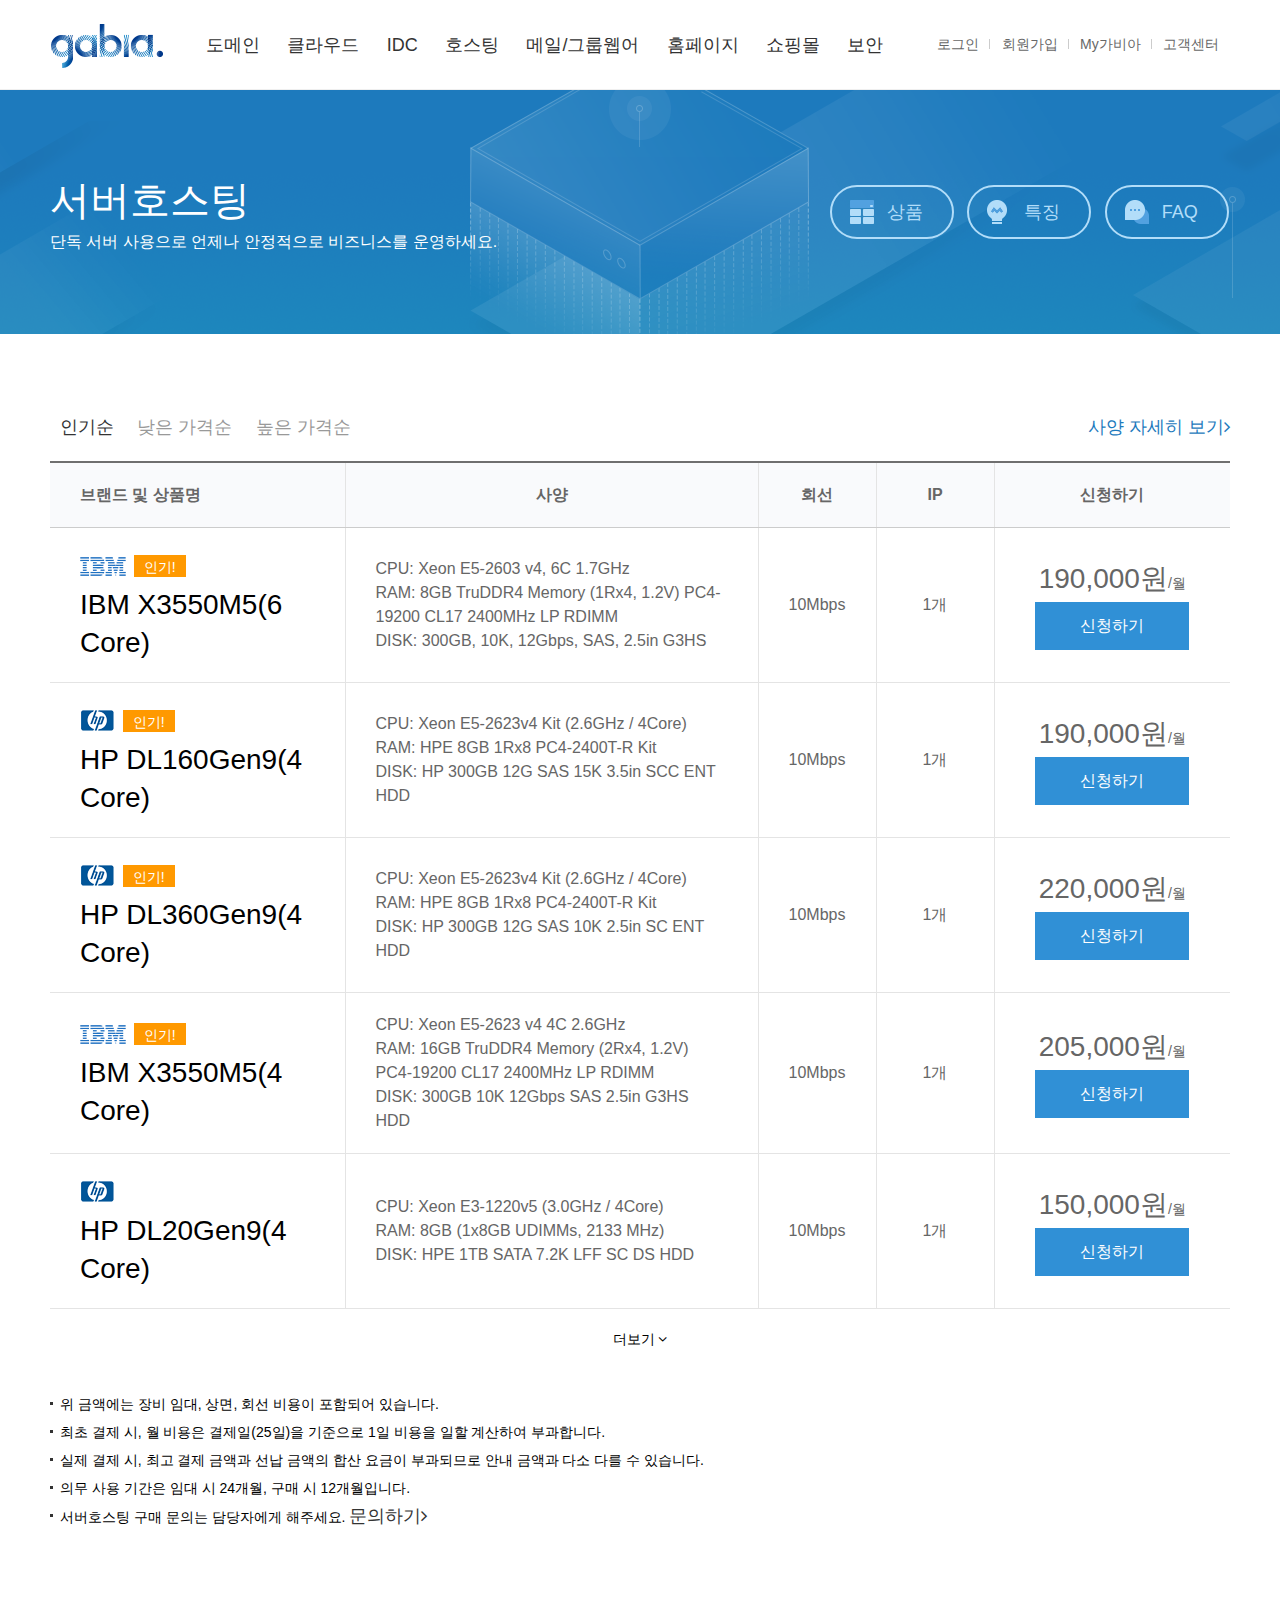
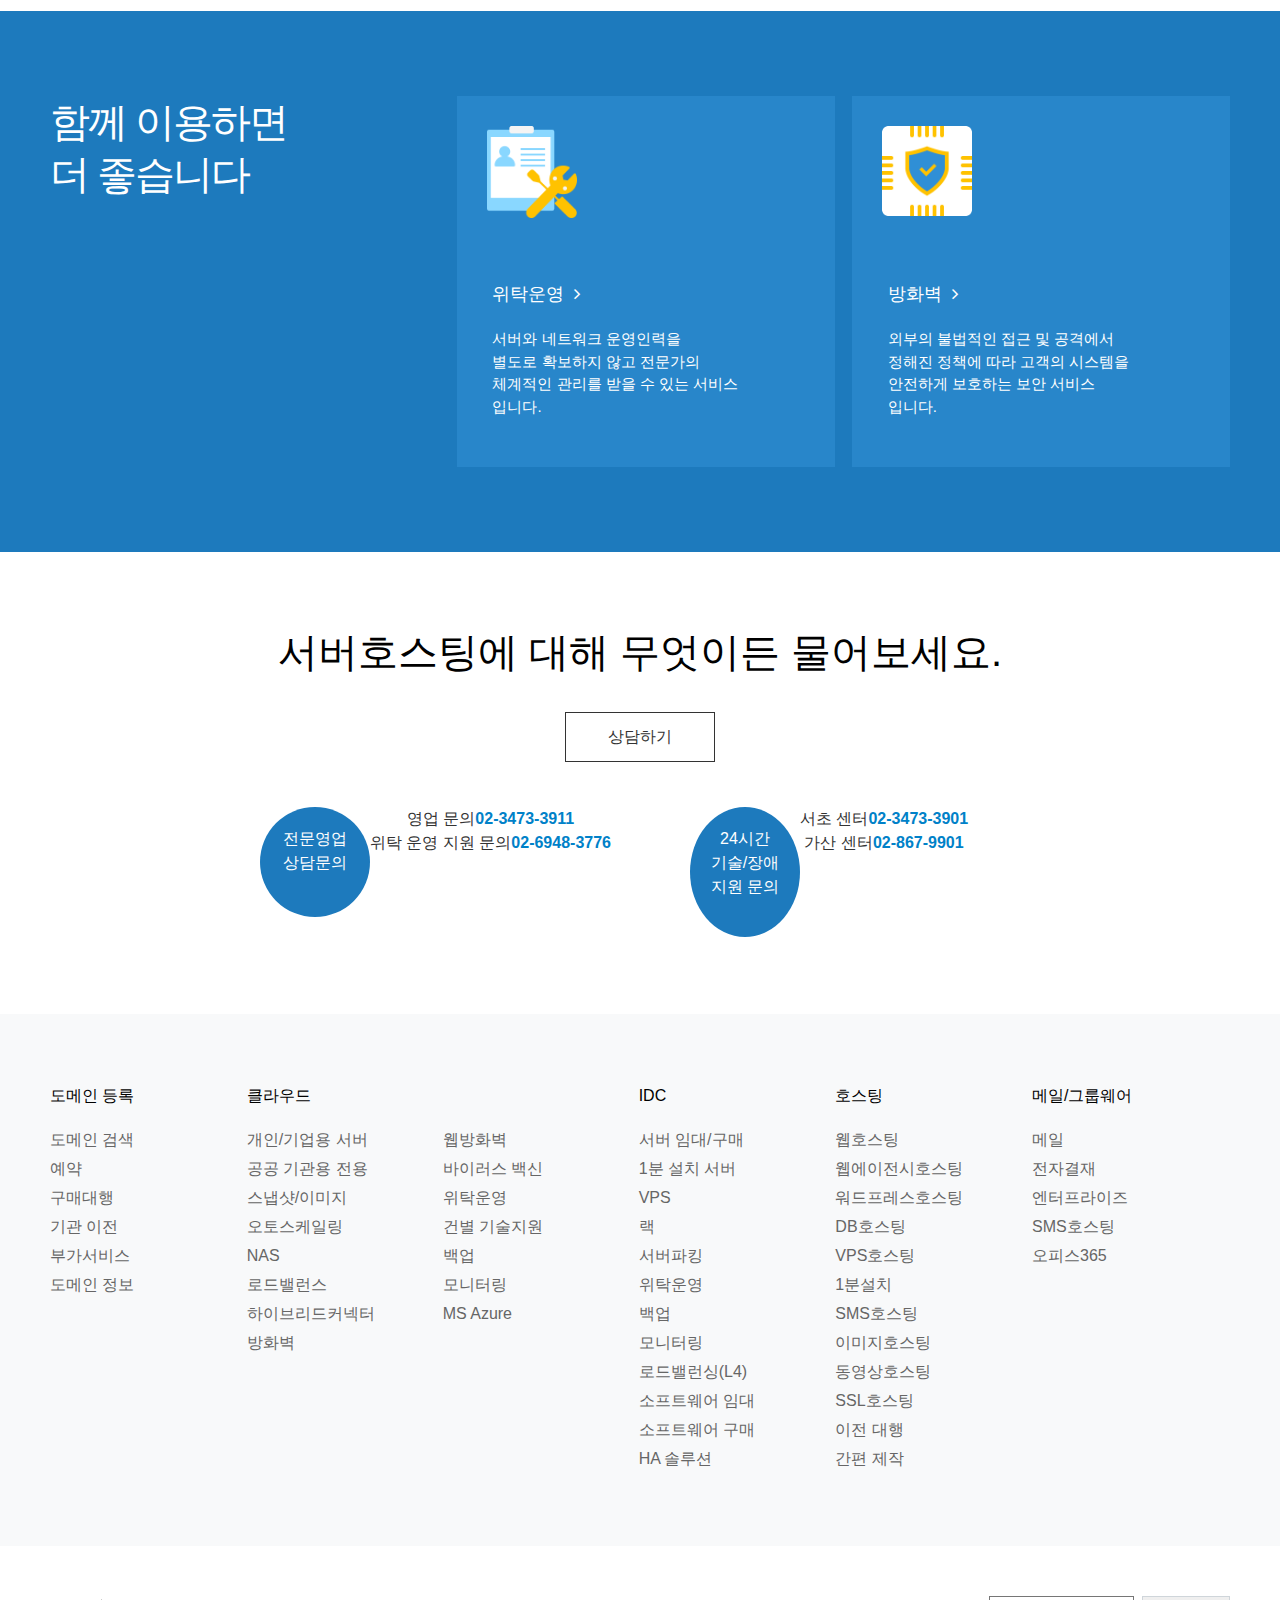
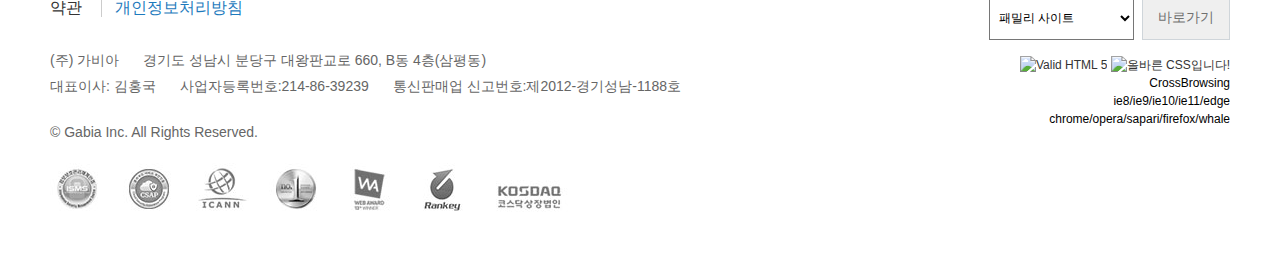
==== gabia/idc/hosting.html @ 4d536f3e "v1.0_2018.05.11" ====
<!DOCTYPE html>
<html lang="ko">
	<head>
		<meta charset="UTF-8">
		<meta name="author" content="suhyun">
		<meta name="description" content="기업사이트 가비아 따라하기 샘플입니다.">
		<meta name="keywords" content="따라하기, 사이트만들기, 기업사이트">
		<title>서버 호스팅</title>
		<!-- style -->
		<link rel="stylesheet" href="../assets/css/reset.css">
		<link rel="stylesheet" href="../assets/css/style.css">
		<!-- font -->
		<link rel="stylesheet" href="../assets/css/font-awesome.css">
		
		<!-- html5shiv -->
		<script src="../assets/js/html5shiv.js"></script>
		
		<!-- ie checker -->
		<script src="../assets/js/ie-checker.js"></script>
		
		<!--[If IE 8]>
		<script type="text/javascript">
		alert("Please Upgrade Your BROWSER !");
		</script>
		<![endif]-->
	</head>
	<body>
		<div id="wrap">
			<header id="header">
				<div class="container">
					<div class="header">
						<h1><img src="../assets/img/logo.png" alt="가비아"></h1>
						<nav class="gnb">
							<ul>
								<li><a href="#">도메인</a></li>
								<li><a href="#">클라우드 </a></li>
								<li><a href="idc/hosting.html">IDC</a></li>
								<li><a href="#">호스팅</a></li>
								<li><a href="#">메일/그룹웹어</a></li>
								<li><a href="#">홈페이지</a></li>
								<li><a href="#">쇼핑몰</a></li>
								<li><a href="#">보안</a></li>
							</ul>
						</nav>
						<ul class="quick">
							<li><a href="#">로그인</a></li>
							<li><a href="#">회원가입</a></li>
							<li><a href="#">My가비아</a></li>
							<li class="last"><a href="#">고객센터</a></li>
						</ul>
					</div>
				</div>
			</header>
			<!-- //header -->
			
			<main>
				<section id="sub-banner">
						<div class="container">
							<div class="sub-banner">
								<div class="sub-left">
									<h2>서버호스팅</h2>
									<p>	단독 서버 사용으로 언제나 안정적으로 비즈니스를 운영하세요.</p>
								</div>
								<div class="sub-right">
									<ul>
										<li class="ic1"><a href="#">상품</a></li>
										<li class="ic2"><a href="#">특징</a></li>
										<li class="ic3"><a href="#">FAQ</a></li>
									</ul>
								</div>
							</div>
						</div>
				</section>
			</main>

			<section id="product-table">
				<div class="container">
					<div class="product-table">
						<div class="table-title1">
							<ul>
								<li class="active"><a href="#">인기순</a></li>
								<li><a href="#">낮은 가격순</a></li>
								<li><a href="#">높은 가격순</a></li>
							</ul>
							<a href="#" class="detail">사양 자세히 보기<i class="fa fa-angle-right" aria-hidden="true"></i></a>
						</div>
						<div class="table-style1">
						<table summary="서버호스팅 표입니다.">
							<caption class="ir">서버 호스팅, 사양, 회선, IP 신청하기 표입니다.</caption>
							<colgroup>
								<col width="25%">
								<col width="35%">
								<col width="10%">
								<col width="10%">
								<col width="20%">
							</colgroup>	
							<thead>
								<tr>
									<th scope="col" class="left">브랜드 및 상품명</th>
									<th scope="col">사양</th>
									<th scope="col">회선</th>
									<th scope="col">IP</th>
									<th scope="col">신청하기</th>
								</tr>
							</thead>
							<tbody>
								<tr>
									<td scope="row" class="left black large">
										<span><img src="../assets/img/table-logo1.png"></span>
										<em class="hot">인기!</em><br>
										IBM X3550M5(6 Core)
									</td>
									<td class="left">
										<ul>
											<li>CPU: Xeon E5-2603 v4, 6C 1.7GHz</li>
											<li>RAM: 8GB TruDDR4 Memory (1Rx4, 1.2V) PC4-19200 CL17 2400MHz LP RDIMM</li>
											<li>DISK: 300GB, 10K, 12Gbps, SAS, 2.5in G3HS</li>
										</ul>
								      	 </td>
									<td>10Mbps</td>
									<td>1개</td>
									<td class="large"><p>190,000원<em class="small">/월</em><a href="#" class="view" title="새창" >신청하기</a></td>
								</tr>
								<tr>
									<td scope="row" class="left black large">
										<span><img src="../assets/img/table-logo2.png"></span>
										<em class="hot">인기!</em><br>
										HP DL160Gen9(4 Core)
									</td>
									<td class="left">
										<ul>
											<li>CPU: Xeon E5-2623v4 Kit (2.6GHz / 4Core)</li>
											<li>RAM: HPE 8GB 1Rx8 PC4-2400T-R Kit</li>
											<li>DISK: HP 300GB 12G SAS 15K 3.5in SCC ENT HDD</li>
										</ul>
								      	 </td>
									<td>10Mbps</td>
									<td>1개</td>
									<td class="large"><p>190,000원<em class="small">/월</em><a href="#" class="view" title="새창" >신청하기</a></td>
								</tr>
								<tr>
									<td scope="row" class="left black large">
										<span><img src="../assets/img/table-logo2.png"></span>
										<em class="hot">인기!</em><br>
										HP DL360Gen9(4 Core)
									</td>
									<td class="left">
										<ul>
											<li>CPU: Xeon E5-2623v4 Kit (2.6GHz / 4Core)</li>
											<li>RAM: HPE 8GB 1Rx8 PC4-2400T-R Kit</li>
											<li>DISK: HP 300GB 12G SAS 10K 2.5in SC ENT HDD</li>
										</ul>
								      	 </td>
									<td>10Mbps</td>
									<td>1개</td>
									<td class="large"><p>220,000원<em class="small">/월</em><a href="#" class="view" title="새창" >신청하기</a></td>
								</tr>
								<tr>
									<td scope="row" class="left black large">
										<span><img src="../assets/img/table-logo1.png"></span>
										<em class="hot">인기!</em><br>
										IBM X3550M5(4 Core)
									</td>
									<td class="left">
										<ul>
											<li>CPU: Xeon E5-2623 v4 4C 2.6GHz</li>
											<li>RAM: 16GB TruDDR4 Memory (2Rx4, 1.2V) PC4-19200 CL17 2400MHz LP RDIMM</li>
											<li>DISK: 300GB 10K 12Gbps SAS 2.5in G3HS HDD</li>
										</ul>
								      	 </td>
									<td>10Mbps</td>
									<td>1개</td>
									<td class="large"><p>205,000원<em class="small">/월</em><a href="#" class="view" title="새창" >신청하기</a></td>
								</tr>
								<tr>
									<td scope="row" class="left black large">
										<span><img src="../assets/img/table-logo2.png"></span><br>
										HP DL20Gen9(4 Core)
									</td>
									<td class="left">
										<ul>
											<li>CPU: Xeon E3-1220v5 (3.0GHz / 4Core)</li>
											<li>RAM: 8GB (1x8GB UDIMMs, 2133 MHz)</li>
											<li>DISK: HPE 1TB SATA 7.2K LFF SC DS HDD</li>
										</ul>
								      	 </td>
									<td>10Mbps</td>
									<td>1개</td>
									<td class="large">150,000원<em class="small">/월</em><a href="#" class="view" title="새창">신청하기</a></td>
								</tr>
							</tbody>
						</table>
					</div>
					<p class="more">더보기 <i class="fa fa-angle-down" aria-hidden="true"></i></p>
					<ul class="list">
						<li>위 금액에는 장비 임대, 상면, 회선 비용이 포함되어 있습니다.</li>
						<li>최초 결제 시, 월 비용은 결제일(25일)을 기준으로 1일 비용을 일할 계산하여 부과합니다.</li>
						<li>실제 결제 시, 최고 결제 금액과 선납 금액의 합산 요금이 부과되므로 안내 금액과 다소 다를 수 있습니다.</li>
						<li>의무 사용 기간은 임대 시 24개월, 구매 시 12개월입니다.</li>
						<li>서버호스팅 구매 문의는 담당자에게 해주세요. <a href="#" title="새창" class="help">문의하기<i class="fa fa-angle-right" aria-hidden="true"></i></a></li>
					</ul>
				</div>
			</div>
		</section>
		<!-- //product-table -->

			<section id="sub-select">
			<div class="container">
				<div class="sub-select">
					<h3>함께 이용하면<br>더 좋습니다</h3>
					<div class="sel1">
						<h4><a href="https://trust.gabia.com">위탁운영<i class="fa fa-angle-right"></i></a></h4>
						<p>서버와 네트워크 운영인력을<br>
							별도로 확보하지 않고 전문가의<br>
							체계적인 관리를 받을 수 있는 서비스<br>입니다.
						</p>
					</div>
					<div class="sel2">
						<h4><a href="https://security.gabia.com/product/firewall">방화벽<i class="fa fa-angle-right aria-hidden="true"></i></a></h4>
						<p>외부의 불법적인 접근 및 공격에서<br>
							정해진 정책에 따라 고객의 시스템을<br>
						안전하게 보호하는 보안 서비스<br>입니다.
					</p>
					</div>
				</div>
			</div>
		</section>
		<!-- //select -->

		<section id="sub-infor">
			<div class="container">
				<div class="sub-infor">
					<h3>서버호스팅에 대해 무엇이든 물어보세요.</h3>
					<a href="#" class="sub-view">상담하기</a>
					<div class="sub-infor-box">
						<div class="sub-infor-box1">
							<h4>전문영업<br>상담문의</h4>
								<ul>
									<li><em>영업 문의</em><strong>02-3473-3911</strong></li>
									<li><em>위탁 운영 지원 문의</em><strong>02-6948-3776</strong></li>
								</ul>
						</div>
						<div class="sub-infor-box2">
							<h4>24시간<br>기술/장애<br>지원 문의</h4>
								<ul>
									<li><em>서초 센터</em><strong>02-3473-3901</strong></li>
									<li><em>가산 센터</em><strong>02-867-9901</strong></li>
								</ul>
						</div>
					</div>
				</div>
			</div>
		</section>

			<section id="site">
				<h3 class="ir">사이트 전체 메뉴</h3>
				<div class="container">
					<div class="site">
						<div>
							<h4>도메인 등록</h4>
							<ul>
								<li><a href="#">도메인 검색</a></li>
								<li><a href="#">예약</a></li>
								<li><a href="#">구매대행</a></li>
								<li><a href="#">기관 이전</a></li>
								<li><a href="#">부가서비스</a></li>
								<li><a href="#">도메인 정보</a></li>
							</ul>
						</div>
						<div class="two">
							<h4>클라우드</h4>
							<ul>
								<li><a href="#">개인/기업용 서버</a></li>
								<li><a href="#">웹방화벽</a></li>
								<li><a href="#">공공 기관용 전용</a></li>
								<li><a href="#">바이러스 백신</a></li>
								<li><a href="#">스냅샷/이미지</a></li>
								<li><a href="#">위탁운영</a></li>
								<li><a href="#">오토스케일링</a></li>
								<li><a href="#">건별 기술지원</a></li>
								<li><a href="#">NAS</a></li>
								<li><a href="#">백업</a></li>
								<li><a href="#">로드밸런스</a></li>
								<li><a href="#">모니터링</a></li>
								<li><a href="#">하이브리드커넥터</a></li>
								<li><a href="#">MS Azure</a></li>
								<li><a href="#">방화벽</a></li>
							</ul>
						</div>
						<div>
							<h4>IDC</h4>
							<ul>
								<li><a href="#">서버 임대/구매</a></li>
								<li><a href="#">1분 설치 서버</a></li>
								<li><a href="#">VPS</a></li>
								<li><a href="#">랙</a></li>
								<li><a href="#">서버파킹</a></li>
								<li><a href="#">위탁운영</a></li>
								<li><a href="#">백업</a></li>
								<li><a href="#">모니터링</a></li>
								<li><a href="#">로드밸런싱(L4)</a></li>
								<li><a href="#">소프트웨어 임대</a></li>
								<li><a href="#">소프트웨어 구매</a></li>
								<li><a href="#">HA 솔루션</a></li>
							</ul>
						</div>
						<div>
							<h4>호스팅</h4>
							<ul>
								<li><a href="#">웹호스팅</a></li>
								<li><a href="#">웹에이전시호스팅</a></li>
								<li><a href="#">워드프레스호스팅</a></li>
								<li><a href="#">DB호스팅</a></li>
								<li><a href="#">VPS호스팅</a></li>
								<li><a href="#">1분설치</a></li>
								<li><a href="#">SMS호스팅</a></li>
								<li><a href="#">이미지호스팅</a></li>
								<li><a href="#">동영상호스팅</a></li>
								<li><a href="#">SSL호스팅</a></li>
								<li><a href="#">이전 대행</a></li>
								<li><a href="#">간편 제작</a></li>
							</ul>
						</div>
						<div>
							<h4>메일/그룹웨어</h4>
							<ul>
								<li><a href="#">메일</a></li>
								<li><a href="#">전자결재</a></li>
								<li><a href="#">엔터프라이즈</a></li>
								<li><a href="#">SMS호스팅</a></li>
								<li><a href="#">오피스365</a></li>
							</ul>
						</div>
					</div>
				</div>
			</section>
			<!-- //site -->
		</main>
		<footer id="footer">
			<h3 class="ir">푸터 정보</h3>
			<div class="container">
				<div class="footer">
					<ul class="policy">
						<li><a href="#">약관</a></li>
						<li class="last"><a href="#">개인정보처리방침</a></li>
					</ul>
					<address class="address">
						<ul>
							<li><span>(주) 가비아</span> 경기도 성남시 분당구 대왕판교로 660, B동 4층(삼평동)</li>
							<li><span>대표이사: 김홍국</span> <span>사업자등록번호:214-86-39239</span> 통신판매업 신고번호:제2012-경기성남-1188호</li>
						</ul>
						<p>&copy; Gabia Inc. All Rights Reserved.</p>
					</address>
					<ul class="icon">
						<li><a href="#"><img src="../assets/img/footer-bg1.jpg" alt="아이콘설명1"></a></li>
						<li><a href="#"><img src="../assets/img/footer-bg2.jpg" alt="아이콘설명2"></a></li>
						<li><a href="#"><img src="../assets/img/footer-bg3.jpg" alt="아이콘설명3"></a></li>
						<li><a href="#"><img src="../assets/img/footer-bg4.jpg" alt="아이콘설명4"></a></li>
						<li><a href="#"><img src="../assets/img/footer-bg5.jpg" alt="아이콘설명5"></a></li>
						<li><a href="#"><img src="../assets/img/footer-bg6.jpg" alt="아이콘설명6"></a></li>
						<li><a href="#"><img src="../assets/img/footer-bg7.jpg" alt="아이콘설명7"></a></li>
					</ul>
					<div class="family">
						<label for="family-site" class="ir">패밀리 사이트</label>
						<select id="family-site"  title="가비아 패밀리 사이트 목록 바로가기">
							<option value>패밀리 사이트</option>
							<option value="https://naver.com">기업 도메인</option>
							<option value="https://naver.com">하이윅스</option>
							<option value="https://naver.com">IX서비스</option>
						</select>
						<button type="button" class="family-btn">바로가기</button>
					</div>
					<div class="w3c">
						<a href="http://validator.kldp.org/check?uri=referer"
							onclick="this.href=this.href.replace(/referer$/,encodeURIComponent(document.URL))"><img
							src="http://validator.kldp.org/w3cimgs/validate/html5-blue.png" alt="Valid HTML 5" height="15" width="80">
						</a>
						<a href="http://jigsaw.w3.org/css-validator/check/referer">
							<img style="border:0;width:88px;height:15px"
							src="http://validator.kldp.org/w3cimgs/validate/css-green.png"
							alt="올바른 CSS입니다!" />
						</a>
						<p>CrossBrowsing<br>ie8/ie9/ie10/ie11/edge
							<br>chrome/opera/sapari/firefox/whale
						</p>
					</div>
				</div>
			</div>
		</footer>
		<!-- //footer -->
		<!-- //footer -->
	</div>
</body>
</html>
---- gabia/assets/css/style.css ----
/* layout */
#wrap {}
#header {height: 89px; border-bottom: 1px solid #efefef;}
#banner {height: 550px; background: url(../img/banner-bg3.jpg) no-repeat center top; }
#sbanner {border-top: 1px solid #efefef;}
#select {background-color: #1d7abd;}
#infor {height: 515px; background-color: #fff; }
#ad {position: relative; background: url(../img/ad-bg.jpg) no-repeat center top;  z-index: 1; background-size: cover;}
#ad:before {content: ''; width: 100%; height: 100%; background-color: rgba(0,0,0,0.7);position:absolute; left:0; top:0;}
#blog {}
#site {background-color: #f8f9fa;}
#footer {}

/* container */
.container {width: 1180px; height: inherit; /* background-color:rgba(0,0,0,0.5); */ margin:0 auto; }

/* header */
.header {overflow: hidden;  }
.header h1 {float: left; padding-top: 24px; padding-right: 30px;}
.header a:hover {color:#1d7abd;}
.header .gnb {float: left;  }
.header .gnb li {display: inline;}
.header .gnb li a {font-size: 18px; padding: 32px 12px; display: inline-block; }
.header .quick {float: right;  }
.header .quick li {position: relative; display: inline;}
.header .quick li:before {content: ''; width: 1px; height: 10px; background-color:#ccc; 
position: absolute; right: 0; top: 1px; }
/* .header .quick li:last-child:before {width: 0; height: 0;} */
.header .quick li.last:before {width: 0; height: 0;}
.header .quick li a {font-size: 14px; padding: 34px 11px 34px 8px; display: inline-block; color: #676767;}

/* banner */
.banner {padding: 115px 50px; }
.banner h2 {font-size: 46px; line-height: 55px; }
.banner p {font-size: 18px;  padding: 20px 0; color: #666;  font-weight: 300;}
.banner em {font-size: 18px; color: #f66b05; display: block;}
.banner .view {font-size: 16px; display: inline-block; margin-top: 50px;  border: 1px solid #333;background-color: #fff; padding: 12px 42px; transition: all 0.3s ease;}
.banner .view:hover {background-color: #000; color: #fff;}

/* sbanner */
.sbanner {overflow: hidden; padding: 70px 0; }
.sbanner > div {float: left; width: 25%; }
.sbanner > div h4 {font-size: 24px; padding-bottom: 4px; }
.sbanner > div h4 i {padding-left: 8px;}
.sbanner > div h4:hover {text-decoration: underline;}
.sbanner > div p {font-size: 16px; color: #676767; }

/* select */
.select {overflow: hidden; padding: 70px 0;}
.select h3 {float: left; width: 25%; font-size: 40px; color:#fff; }
.select > div {float: left; width: 17.5%; margin-left: 1.5%; padding: 3%; height: 300px; }
.select > div.simg1 {background: #2886ca url(../img/select-bg1.png) no-repeat 30px 220px; background-size: 80px; }
.select > div.simg2 {background: #2886ca url(../img/select-bg2.png) no-repeat 30px 220px; background-size: 90px; }
.select > div.simg3 {background: #2886ca url(../img/select-bg3.png) no-repeat 30px 230px; background-size: 90px; }
.ie8 .select > div.simg1 {background: #2886ca url(../img/select-bg1-ie8.png) no-repeat 30px 220px;}
.ie8 .select > div.simg2 {background: #2886ca url(../img/select-bg2-ie8.png) no-repeat 30px 220px;}
.ie8 .select > div.simg3 {background: #2886ca url(../img/select-bg3-ie8.png) no-repeat 30px 220px;}
.select > div h4 {font-size: 18px; color: #fff; padding-bottom: 20px;  }
.select > div p {font-size: 15px; color: #fff; }

/* infor */
.infor {padding: 70px 0; text-align: center;}
.infor h3 {font-size: 40px; padding-bottom: 20px; font-weight: 300;}
.infor p {font-size: 18px; color: #666; padding-bottom: 50px;}
.infor .infor-box {overflow: hidden; text-align: left; padding: 0 210px;}
.infor .infor-box h4 {font-size: 16px; color: #333; padding-bottom: 5px;}
.infor .infor-box h4 i {color: #0081c8;}
.infor .infor-box .in-left {float: left; width: 50%;border-right: 1px solid #e5e5e5; box-sizing: border-box;}
.infor .infor-box .in-left em {font-size: 24px; color: #333; width: 170px; display: inline-block;}
.infor .infor-box .in-left strong {font-size: 30px; color: #0081c8;}
.infor .infor-box .in-right {float: left; width: 50%; padding-left: 50px; box-sizing: border-box;}
.infor .infor-box .in-right li{font-size: 16px; color: #666;}

/* ad */
.ad {padding: 70px 0; text-align: center; z-index: 10; position: relative;}
.ad h3 {font-size: 40px; padding-bottom: 20px; color: #fff;}
.ad p {font-size: 16px; color: #fff;}
.ad .view {font-size: 16px; display: inline-block; margin-top: 50px;  border: 1px solid #fff;padding: 12px 42px; transition: all 0.3s ease; color: #fff;}
.ad .view:hover {background-color: #fff; color: #000;}

/* blog */
.blog {padding: 70px 0;}
.blog h3 {font-size: 34px; margin-bottom: 50px;}
.blog .blog-wrap {overflow: hidden; margin-bottom: 80px; }
.blog .blog-wrap > div {float: left; width: 23.5%; margin-right: 2%; border-top: 2px solid #6f6f6f;}
/* .blog .blog-wrap > div:last-child {margin-right: 0;} */
.blog .blog-wrap > div.last {margin-right: 0;}
.blog .blog-wrap > div h4 {font-size: 22px; padding: 25px 0 15px; overflow: hidden; text-overflow: ellipsis; white-space: nowrap;  }
.blog .blog-wrap > div p {font-size: 16px; color: #7e7e7e; margin-bottom: 40px;  height: 93px;
	overflow: hidden; 
	text-overflow: ellipsis;
      display: -webkit-box;
      -webkit-line-clamp: 4; 
      -webkit-box-orient: vertical;}
.blog .blog-wrap > div figure img {width: 100%;  }
.blog .notice-wrap {overflow: hidden; }
.blog .notice-wrap .nw-left {float: left; width: 780px; }
.blog .notice-wrap .nw-left h3 {font-size: 34px;  margin-bottom: 20px; margin-right: 20px; display: inline-block;}
.blog .notice-wrap .nw-left .total {font-size: 14px; color: #999;  }
.blog .notice-wrap .nw-left ul {border-top: 2px solid #6f6f6f;  }
.blog .notice-wrap .nw-left li {overflow: hidden; padding: 20px 10px;  border-bottom: 1px solid #e5e5e5;}
.blog .notice-wrap .nw-left li a {float: left; width: 80%; color: #666; font-size: 14px;  }
.blog .notice-wrap .nw-left li span {float: right; width: 20%; text-align: right;  font-size: 14px; color:#999; }
.blog .notice-wrap .nw-right {float: right; width: 375px; height: 257px;}
.blog .notice-wrap .nw-right h3 {font-size: 34px;  margin-bottom: 20px;}
.blog .notice-wrap .nw-right ul {border-top: 2px solid #6f6f6f; padding: 20px; border-bottom: 1px solid #e5e5e5; height: 145px; }
.blog .notice-wrap .nw-right ul li {padding: 12px 0; font-size: 16px; color: #666; }
.blog .notice-wrap .nw-right ul li span {background-color: #666; color: #fff; margin-right: 20px; padding:5px 10px;}

/* site */
.site {overflow: hidden;  padding: 70px 0;}
.site > div {width: 16.666%; float: left; }
.site > div h4 {font-size: 16px; /* font-weight: bold; */ padding-bottom: 20px;}
.site > div li {padding-bottom: 5px;}
.site > div li a {font-size: 16px; color: #666;	}
.site > div.two {width: 33.22222%;}
.site > div.two ul {overflow: hidden;}
.site > div.two li {float: left; width: 50%;}

/* footer */
.footer {position: relative; padding: 50px 0;}
.footer .policy {padding-bottom: 30px;  }
.footer .policy li {position: relative; display: inline-block; padding: 0 20px 0 10px;}
.footer .policy li:before {content: ''; width: 1px; height: 18px; background-color: #ccc; position: absolute; right: 0; top: 3px;}
.footer .policy li a {font-size: 16px;}
.footer .policy li:first-child {padding-left: 0;}
/* .footer .policy li:last-child:before {width: 0; height: 0;}
.footer .policy li:last-child a {color: #1d7abd;} */
.footer .policy li.last:before {width: 0; height: 0;}
.footer .policy li.last a {color: #1d7abd;} 
.footer .address {color: #666; font-size: 14px;}
.footer .address li {padding-bottom: 5px;}
.footer .address span {padding-right: 20px;}
.footer .address p {padding:20px 0;}
.footer .icon {overflow: hidden;  }
.footer .icon li {float: left; padding-right: 20px;}
.footer .icon li:last-child {padding-top: 9px;}
.footer .family {position: absolute; right: 0; top: 50px;}
.footer .family select {background-color: #fff; width: 145px; height: 44px; padding-left: 5px; margin-right: 5px;}
.footer .family button {padding: 10px 15px 11px; border: 1px solid #cfd5da; font-size: 14px; color: #707070;}
.ie8 .footer .family button {vertical-align:15px;}
.footer .w3c {position: absolute; right: 0; top: 110px; text-align: right;}


/* sub page */
#sub-banner {background: url(../img/server-bg1.png) repeat-x center top; }
#sub-banner.mail-bg {background: url(../img/mail-bg1.png) repeat-x center top; }
#sub-banner.service-bg {background: url(../img/service-bg1.png) repeat-x center top; }
#sub-banner.hosting-bg {background: url(../img/hosting-bg1.png) repeat-x center top; }
#product-table {}


/* sub-banner */
.sub-banner {overflow: hidden; padding: 80px 0; color: #fff; }
.sub-banner .sub-left {float: left; width: 760px;  }
.sub-banner .sub-left  h2 { font-size: 40px; }
.sub-banner .sub-left p {font-size: 16px;}
.sub-banner .sub-right {float: right; width: 410px;padding-top: 15px; }
.sub-banner .sub-right li {display: inline; margin-left: 10px;}
.sub-banner .sub-right li a {display: inline-block; color: #b2ddf9; font-size: 18px; border: 2px solid #b2ddf9; border-radius: 50px; width: 65px; height: 50px; padding-left: 55px; line-height: 50px;}
.sub-banner li.ic1  a {background: url(../img/hosting-con1.png) no-repeat 18px 13px; }
.sub-banner li.ic2  a {background: url(../img/hosting-con2.png) no-repeat 18px 13px; }
.sub-banner li.ic3  a {background: url(../img/hosting-con3.png) no-repeat 18px 13px; }
.sub-banner .sub-right li a:hover {color:#fff; border-color: #fff;}

/* product-table */
.product-table {padding: 80px 0;}
.product-table .more {text-align: center; padding: 20px 0 40px; font-size: 14px;  }
.product-table .list {  }
.product-table .list li {position: relative; font-size: 14px; line-height: 28px; padding-left: 10px; }
.product-table .list li:before {content: ''; width: 3px; height: 3px; background: #333; position: absolute; left: 0; top: 12px; }
.product-table .list .help {font-size:  18px;}

.product-table .table-title1 {}
.product-table .table-style1 {}

/* table-title1 */
.table-title1 {position: relative; padding-bottom: 20px;}
.table-title1 li {display: inline; }
.table-title1 li a { font-size: 18px; color: #999; padding: 0 10px; }
.table-title1 li.active a {color:#333;}
.table-title1 .detail {position: absolute; right: 0; top: 0; font-size: 18px; color:#1d7abd;}

/* table-style1 */
.table-style1 table {border-top: 2px solid #6f6f6f; border-bottom: 1px solid #9a9a9a; font-size: 16px; text-align: center; color: #666;}
.table-style1 table thead th {background-color:#f9fafc; padding:20px 30px; border-bottom: 1px solid #ccc; border-right: 1px solid #e4e4e4;  }
.table-style1 table thead th:last-child {border-right: 0;  }
.table-style1 table tbody td {padding:20px 30px; border-bottom: 1px solid #e4e4e4;  border-right: 1px solid #e4e4e4;}
.table-style1 table tbody td:last-child {border-right: 0;  }


.table-style1 .left {text-align: left;  }
.table-style1 .center {text-align: center;  }
.table-style1 .black {color: #000; }
.table-style1 .hot {background-color: #ff9900; color: #fff; font-size: 14px; line-height: 20px;padding: 2px 10px 0px 10px;  display: inline-block; vertical-align: 4px;}
.table-style1 .large {font-size: 28px; line-height: 38px; }
.table-style1 .small {font-size: 14px;  }
.table-style1 .view {display: inline-block; padding: 5px 45px; color: #fff; background-color: #3090d6; font-size: 16px;  }





/*.table-style1{}
.table-style1 table {border-top: 2px solid  #6f6f6f; border-bottom: 1px solid  #9a9a9a;}
.table-style1 table thead tr { }
.table-style1 table thead th { background-color: #f9fafc; border-right: 1px solid #e4e4e4; border-bottom: 1px solid #e4e4e4; padding: 20px 0; font-size: 17px; color: #333; }
.table-style1 table thead th:first-child {padding-left: 20px; padding-right: 20px; text-align: left;}
.table-style1 table thead th:last-child {border-right: none; }
.table-style1 table tbody tr{border-bottom: 1px solid #e4e4e4;background-color: #fff;  }
.table-style1 table tbody td { padding: 30px; border-right: 1px solid #e4e4e4; border-bottom: 1px solid #e4e4e4; font-size: 16px; }
.table-style1 table tbody td:last-child {border-right: none;}
.table-style1 table tbody td:first-child {padding-left: 20px; padding-right: 20px; text-align: left;} 
.table-style1 table tbody td h3 {font-size: 28px;}
.table-style1 table tbody td p {font-size: 24px;} 
.table-style1 table tbody td p span {font-size: 16px;}
.table-style1 table tbody td span.event-label { vertical-align: 5px; display: inline-block; margin-left: 5px;  padding: 0 6px; background: #ff9900; color: #fff; font-size: 14px;}
.table-style1 table tbody td span.gt-btn {border: 1px solid #3090d6; padding: 7px 38px; color: #fff; background-color: #3090d6; display: inline-block; font-size: 16px; text-align: center; white-space: nowrap; vertical-align: middle;}
.more { padding: 20px 0 50px; text-align: center; font-size: 16px;}
.text {    width: 100%;    text-align: left; font-size: 16px;     color: #666;}*/

/* table-style2 */
.table-style2{}

/* table-style3 */
.table-style3{}

#sub-select {background-color: #1d7abd; }

/* select */
.sub-select {overflow: hidden; padding: 85px 0;}
.sub-select h3 {float: left; width: 33%; font-size: 40px; font-weight: 300; line-height: 1.3; letter-spacing: -2px; color:#fff; }
.sub-select > div {float: left; width: 26%; height: 300px; margin-left: 1.5%; background-color: #2886ca; padding: 3%;}
.sub-select > div.sel1 {background: #2886ca url(../img/sub-select-bg1.png) no-repeat 30px 30px; background-size: 90px; }
.sub-select > div.sel1 a {color: #fff;}
.sub-select > div.sel2 {background: #2886ca url(../img/sub-select-bg2.png) no-repeat 30px 30px; background-size: 90px; }
.sub-select > div.sel2 a {color: #fff;}
.sub-select > div h4 {font-size: 18px; color: #fff; padding-bottom: 20px; padding-top: 150px;}
.sub-select > div h4 i {padding-left: 10px;}
.sub-select > div p {font-size: 15px; color: #fff; }

#sub-infor {height: 462px; background-color: #fff; }

/* infor */
.sub-infor { padding: 70px 0; text-align: center;}
.sub-infor h3 {font-size: 40px; padding-bottom: 20px; font-weight: 300;}
.sub-infor .sub-view {font-size: 16px; display: inline-block; margin-top: 10px;  border: 1px solid #333;background-color: #fff; padding: 12px 42px; transition: all 0.3s ease;}
.sub-infor .sub-view:hover {background-color: #000; color: #fff;}
.sub-infor .sub-infor-box {overflow: hidden; padding: 45px 210px 0 210px;}
.sub-infor .sub-infor-box .sub-infor-box1 {float: left; width: 50%; box-sizing: border-box;overflow: hidden;}
.sub-infor .sub-infor-box .sub-infor-box2 {float: left; width: 50%; padding-left: 50px; box-sizing: border-box;overflow: hidden;}
.sub-infor .sub-infor-box .sub-infor-box1 h4 {float: left;padding-top: 20px; text-align: center; width: 110px; height: 90px;color: #fff; background: #1d7abd; border-radius: 50%; font-size: 16px;}
.sub-infor .sub-infor-box .sub-infor-box1 ul {float: left;}
.sub-infor .sub-infor-box .sub-infor-box1 li em { font-size: 16px; color: #333; width: 170px; }
.sub-infor .sub-infor-box .sub-infor-box1 li strong {font-size: 16px; color: #0081c8;}
.sub-infor .sub-infor-box .sub-infor-box2 h4 { float: left;text-align: center;padding-top: 20px; width: 110px; height: 110px;color: #fff; background: #1d7abd; border-radius: 50%;  font-size: 16px;}
.sub-infor .sub-infor-box .sub-infor-box2 ul {float: left;}
.sub-infor .sub-infor-box .sub-infor-box2 li em { font-size: 16px; color: #333; width: 170px;}
.sub-infor .sub-infor-box .sub-infor-box2 li strong {font-size: 16px; color: #0081c8;}

/*
.sub-infor .sub-infor-box1 span.sub-title1 { display: table-cell; text-align: center; width: 110px; height: 110px;color: #fff; background: #1d7abd; border-radius: 50%; vertical-align: middle; font-size: 16px;}
.sub-infor .sub-infor-box1 .sub-in-left {width: 50%; }
.sub-infor .sub-infor-box1 .sub-in-left em {font-size: 18px; color: #333; width: 170px; display: inline-block;}
.sub-infor .sub-infor-box1 .sub-in-left span {font-size: 18px; color: #0081c8;}
.sub-infor .sub-infor-box2 .sub-in-right { width: 50%; }
.sub-infor .sub-infor-box2 span.sub-title { display: table-cell; text-align: center; width: 110px; height: 110px;color: #fff; background: #1d7abd; border-radius: 50%; vertical-align: middle; font-size: 16px;}
.sub-infor .sub-infor-box2 .sub-in-right em {font-size: 18px; color: #333; width:170px; display: inline-block;}
.sub-infor .sub-infor-box2 .sub-in-right span {font-size: 18px; color: #0081c8;}*/


.infor .infor-box h4 {font-size: 16px; color: #333; padding-bottom: 5px;}
.infor .infor-box .in-left em {font-size: 24px; color: #333; width: 170px; display: inline-block;}
.infor .infor-box .in-left strong {font-size: 30px; color: #0081c8;}
.infor .infor-box .in-right li{font-size: 16px; color: #666;}
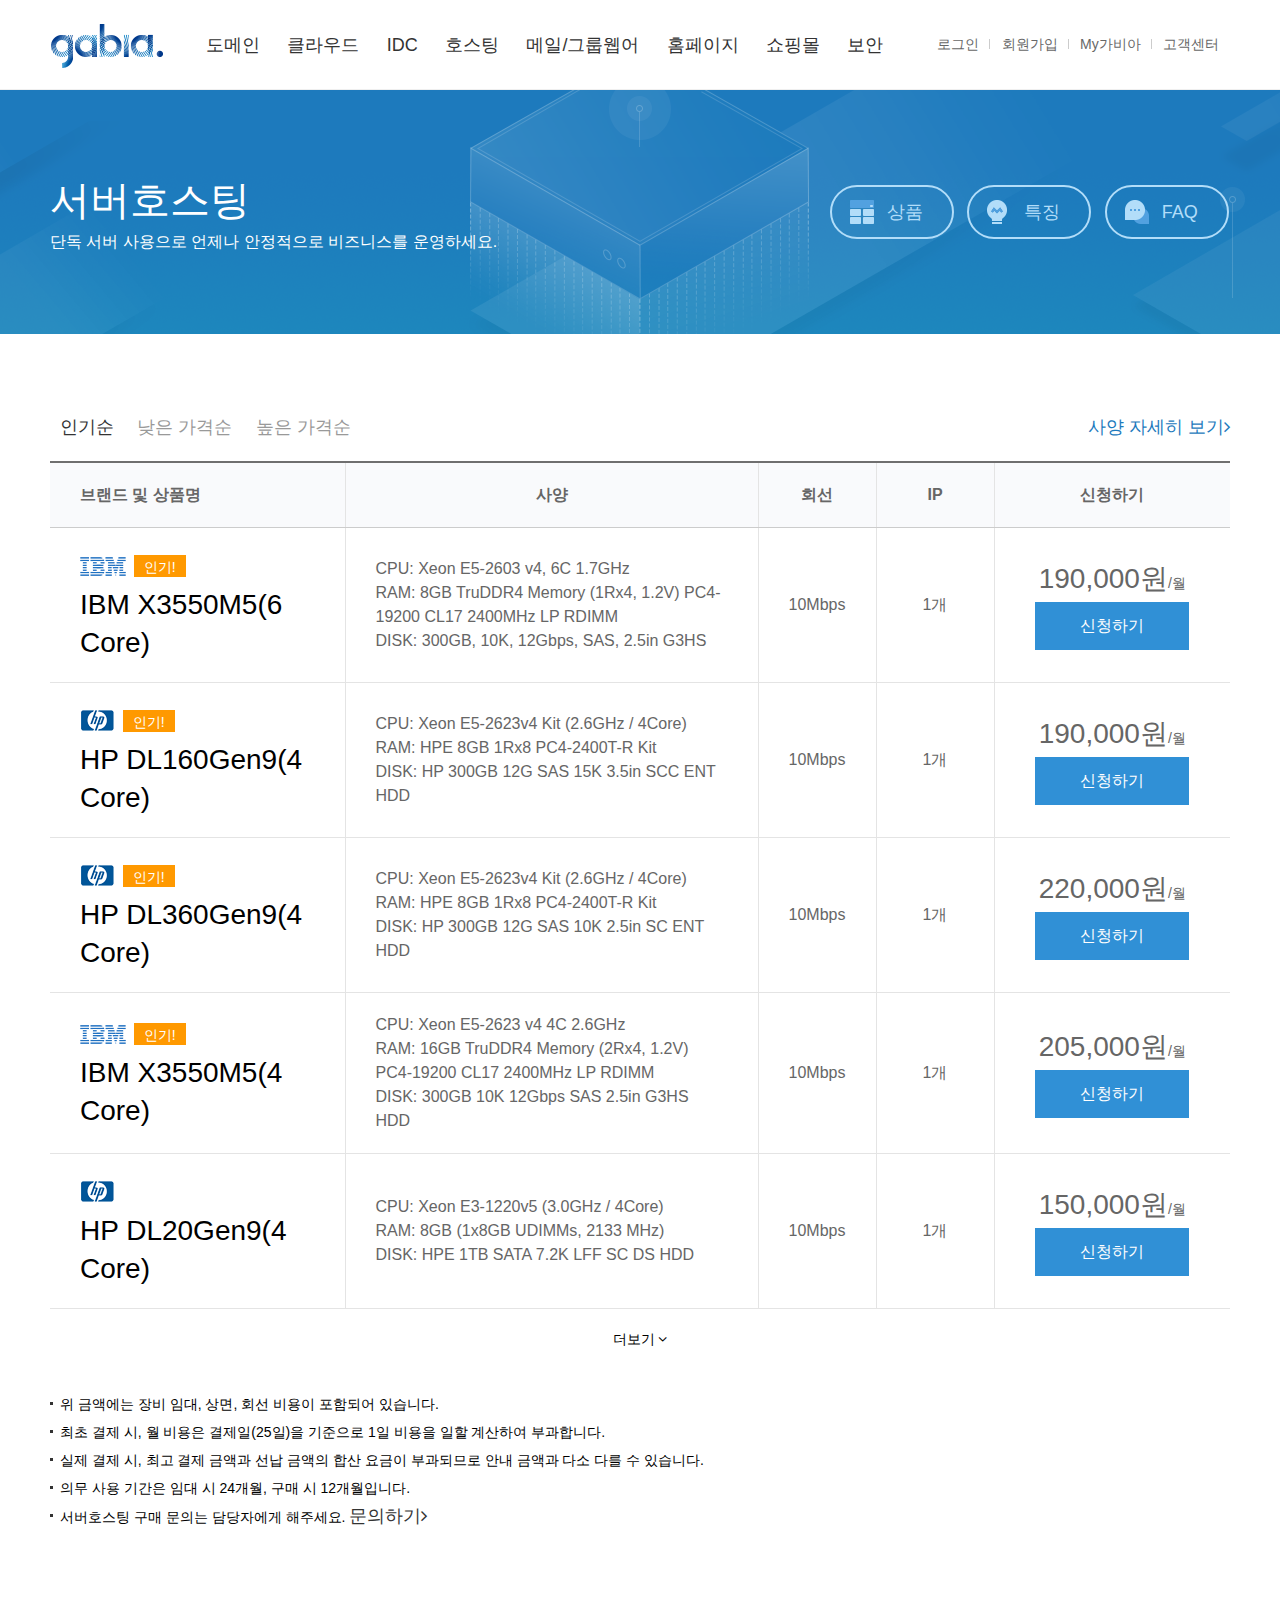
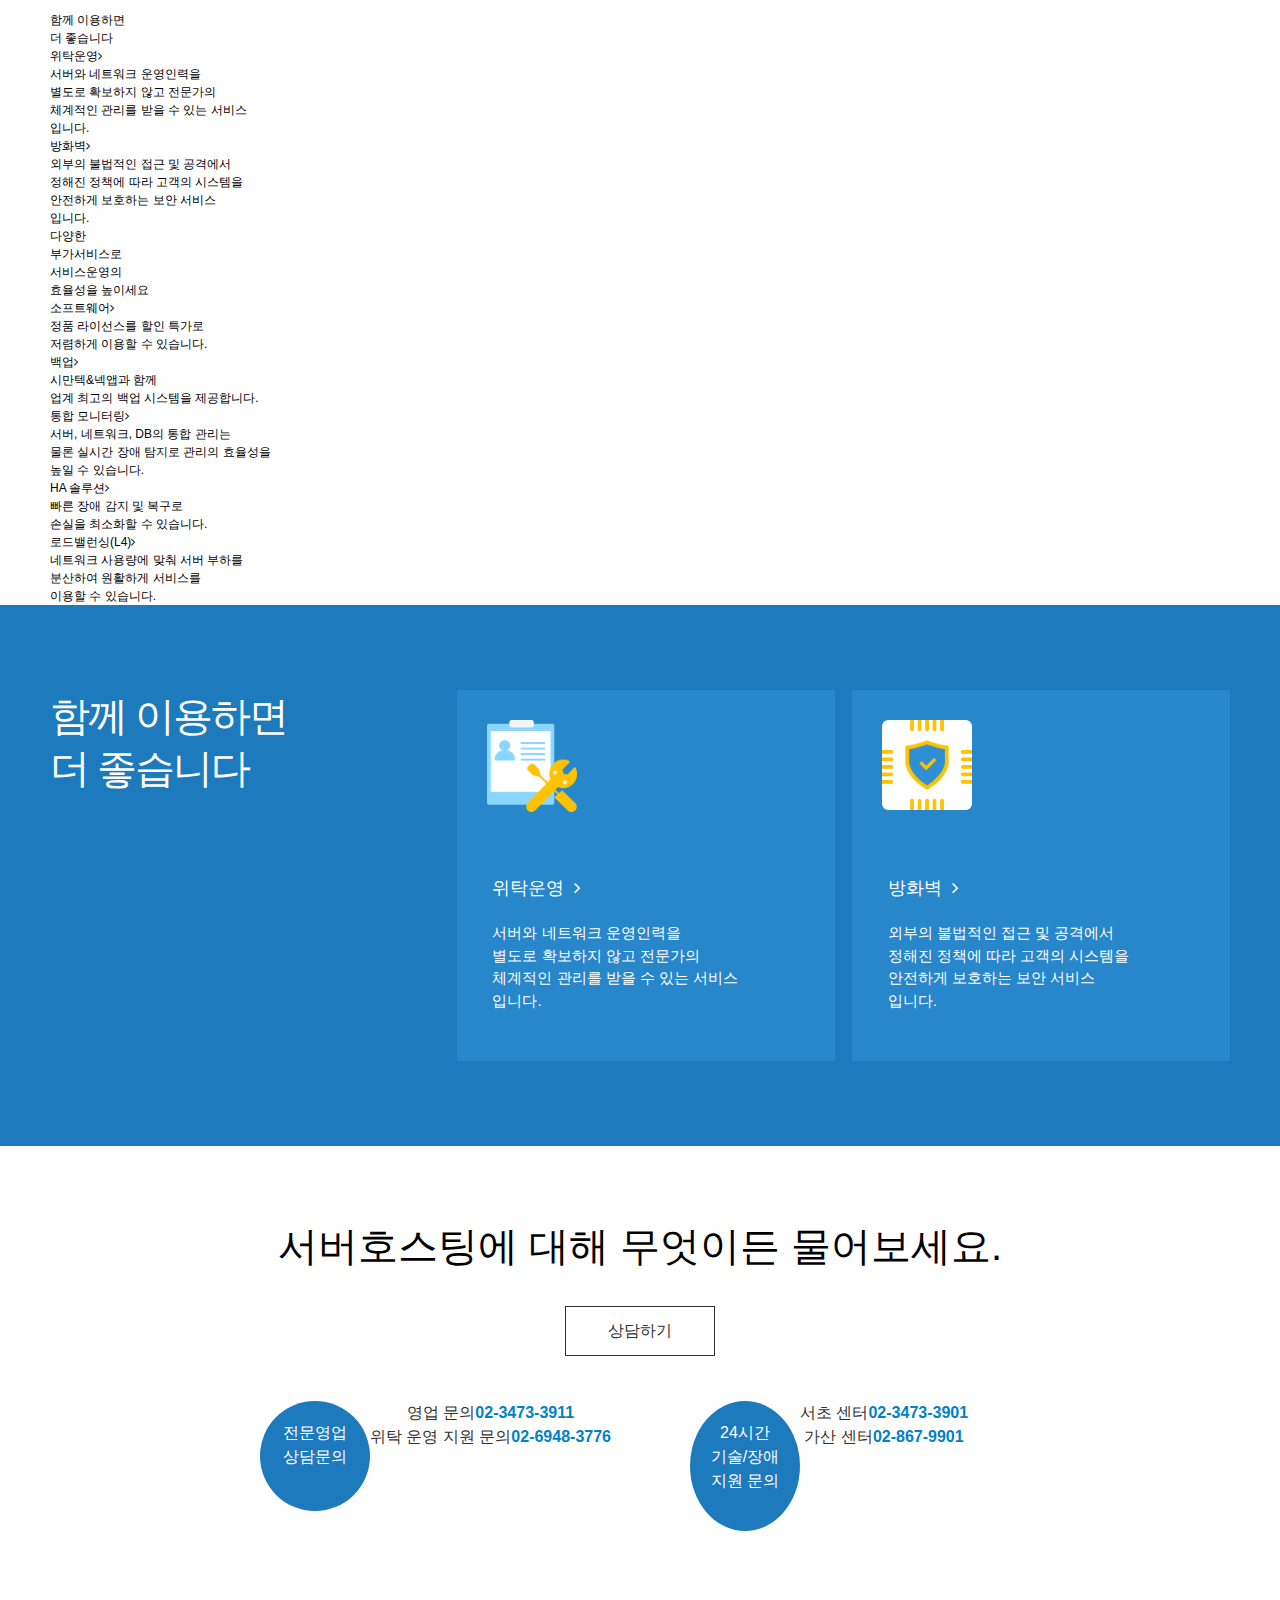
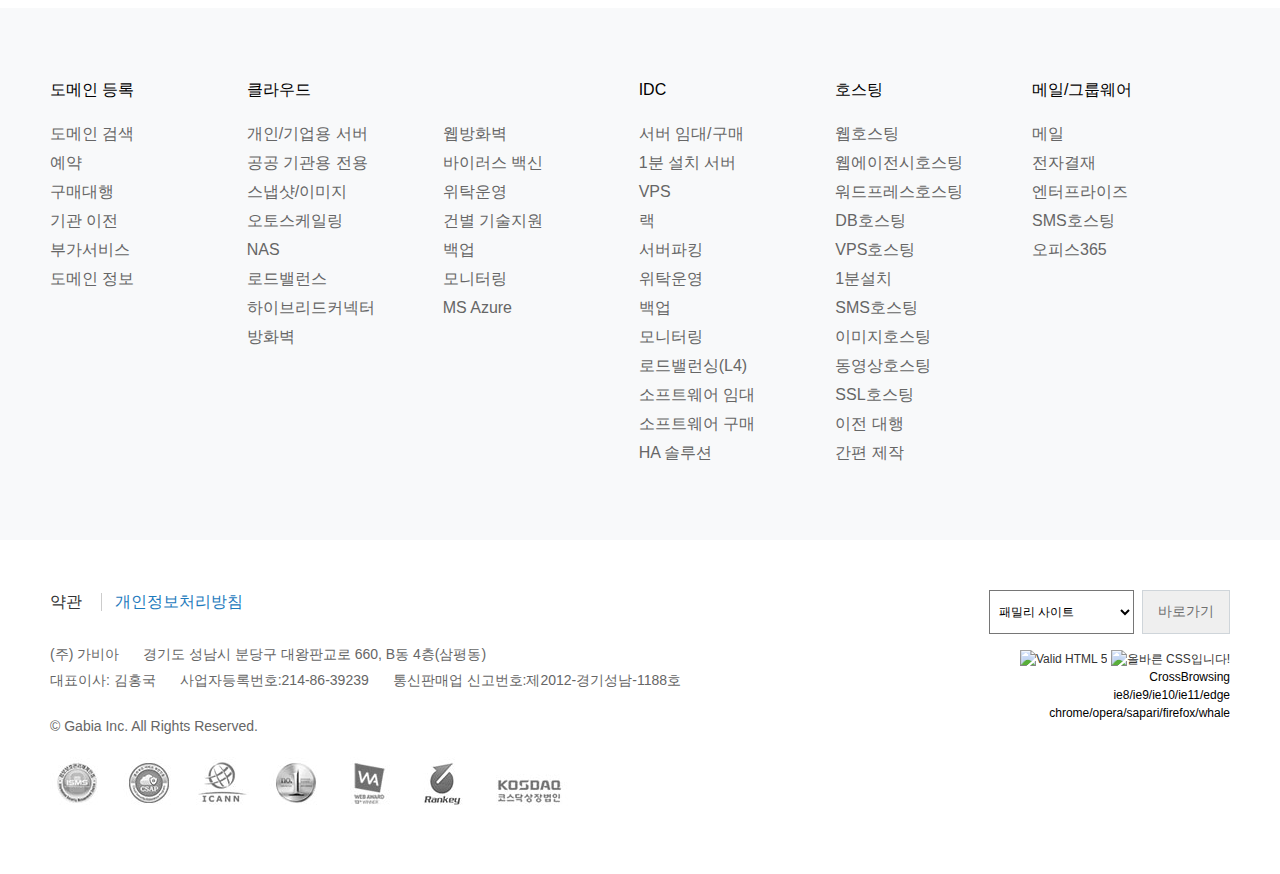
==== commit 46dd9b36: "v0.1_2018.05.11" ====
--- a/gabia/idc/hosting.html
+++ b/gabia/idc/hosting.html
@@ -203,6 +203,72 @@
 			</div>
 		</section>
 		<!-- //product-table -->
+
+		<section id="select2">
+			<div class="container">
+				<div class="select2">
+					<h3>함께 이용하면<br>더 좋습니다</h3>
+					<div class="simg1">
+						<h4>위탁운영<i class="fa fa-angle-right"></i></h4>
+						<p>서버와 네트워크 운영인력을<br>
+							별도로 확보하지 않고 전문가의<br>
+							체계적인 관리를 받을 수 있는 서비스<br>
+							입니다.
+						</p>
+					</div>
+					<div class="simg2">
+						<h4>방화벽<i class="fa fa-angle-right aria-hidden="true"></i></h4>
+						<p>외부의 불법적인 접근 및 공격에서<br>
+							정해진 정책에 따라 고객의 시스템을<br>
+							안전하게 보호하는 보안 서비스<br>
+							입니다.
+						</p>
+					</div>
+				</div>
+			</div>
+		</section>
+		<!-- //select2 -->
+
+		<section id="select5">
+			<div class="container">
+				<div class="select5">
+					<h3>다양한<br>부가서비스로<br>서비스운영의<br>효율성을 높이세요</h3>
+					<div class="simg1">
+						<h4>소프트웨어<i class="fa fa-angle-right"></i></h4>
+						<p>정품 라이선스를 할인 특가로<br>
+							저렴하게 이용할 수 있습니다.
+						</p>
+					</div>
+					<div class="simg2">
+						<h4>백업<i class="fa fa-angle-right aria-hidden="true"></i></h4>
+						<p>시만텍&넥앱과 함께<br>
+							업계 최고의 백업 시스템을 제공합니다.
+						</p>
+					</div>
+						<div class="simg3">
+						<h4>통합 모니터링<i class="fa fa-angle-right"></i></h4>
+						<p>서버, 네트워크, DB의 통합 관리는<br>
+							물론 실시간 장애 탐지로 관리의 효율성을<br>
+							높일 수 있습니다.
+						</p>
+					</div>
+					<div class="simg4">
+						<h4>HA 솔루션<i class="fa fa-angle-right aria-hidden="true"></i></h4>
+						<p>빠른 장애 감지 및 복구로<br>
+							손실을 최소화할 수 있습니다.
+						</p>
+					</div>
+						<div class="simg5">
+						<h4>로드밸런싱(L4)<i class="fa fa-angle-right"></i></h4>
+						<p>네트워크 사용량에 맞춰 서버 부하를<br>
+							분산하여 원활하게 서비스를<br>
+							이용할 수 있습니다.
+						</p>
+					</div>
+				</div>
+			</div>
+		</section>
+		<!-- //select2 -->
 
 			<section id="sub-select">
 			<div class="container">
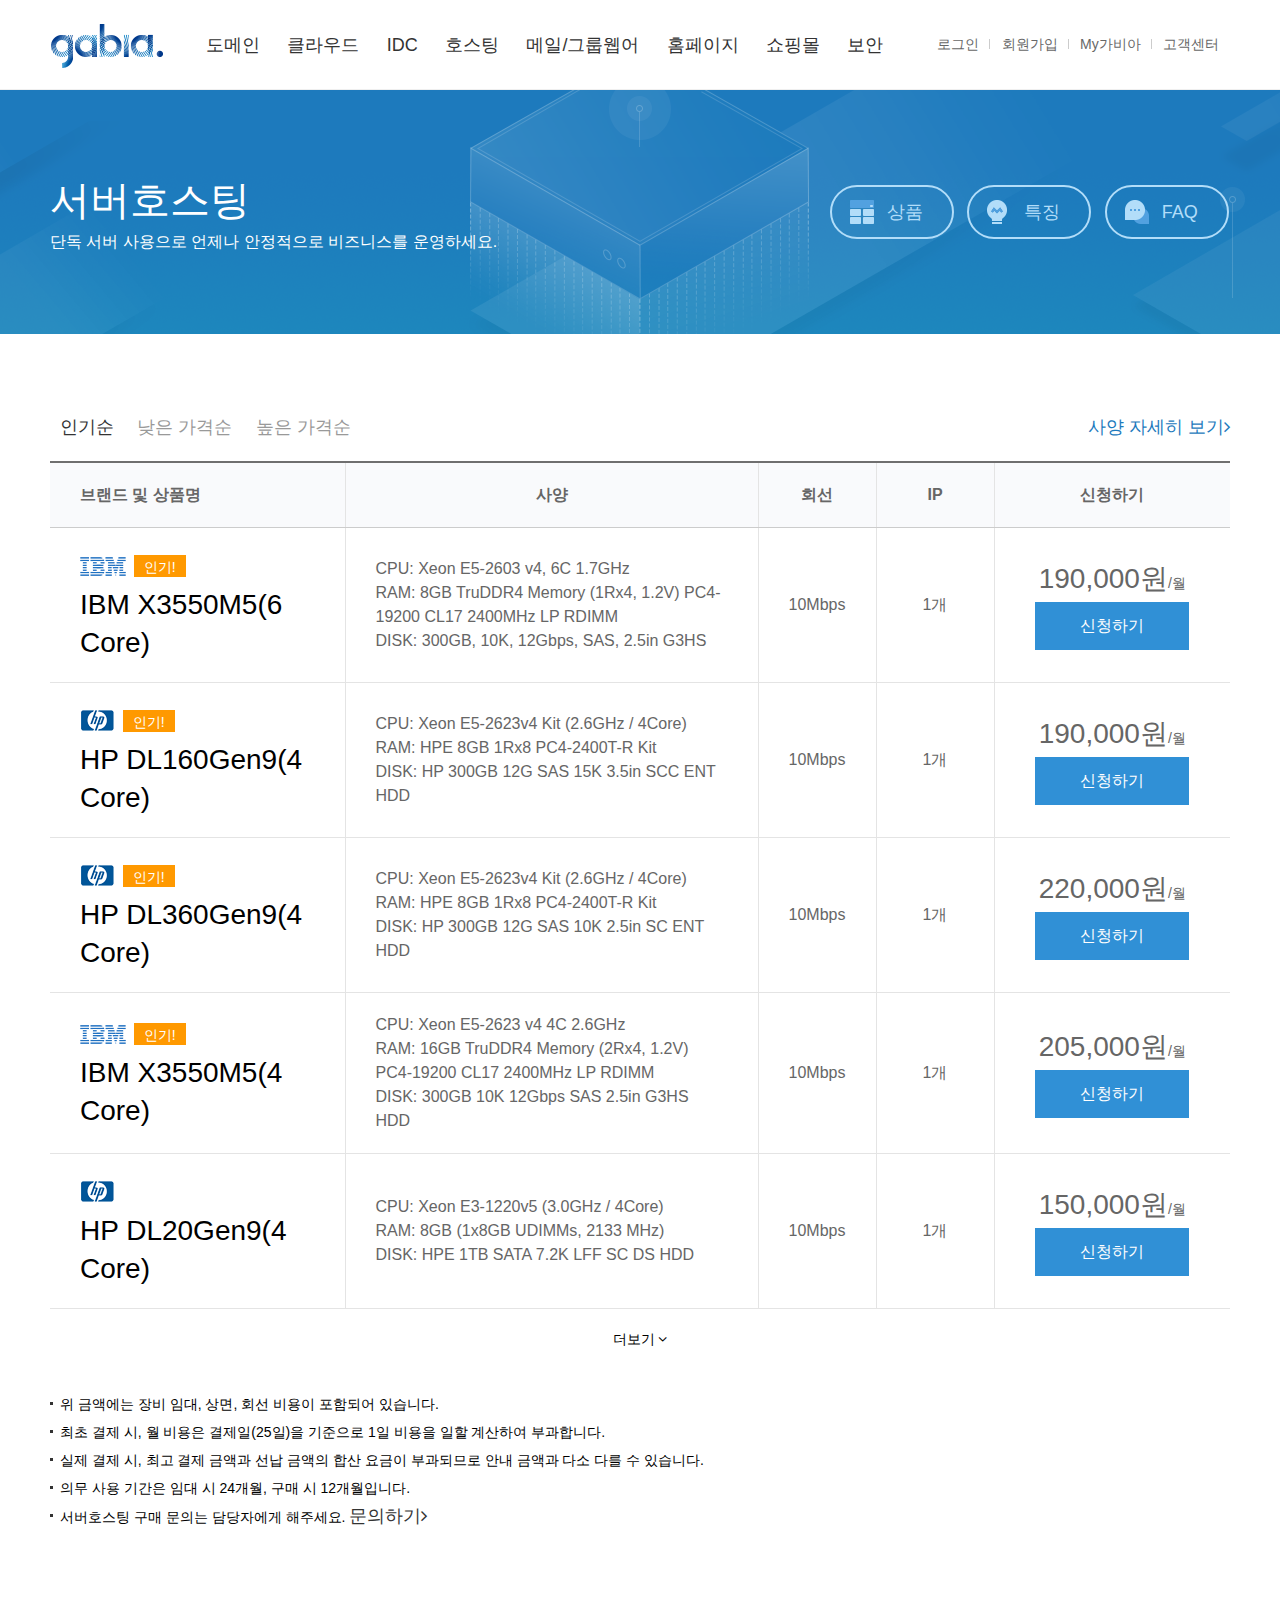
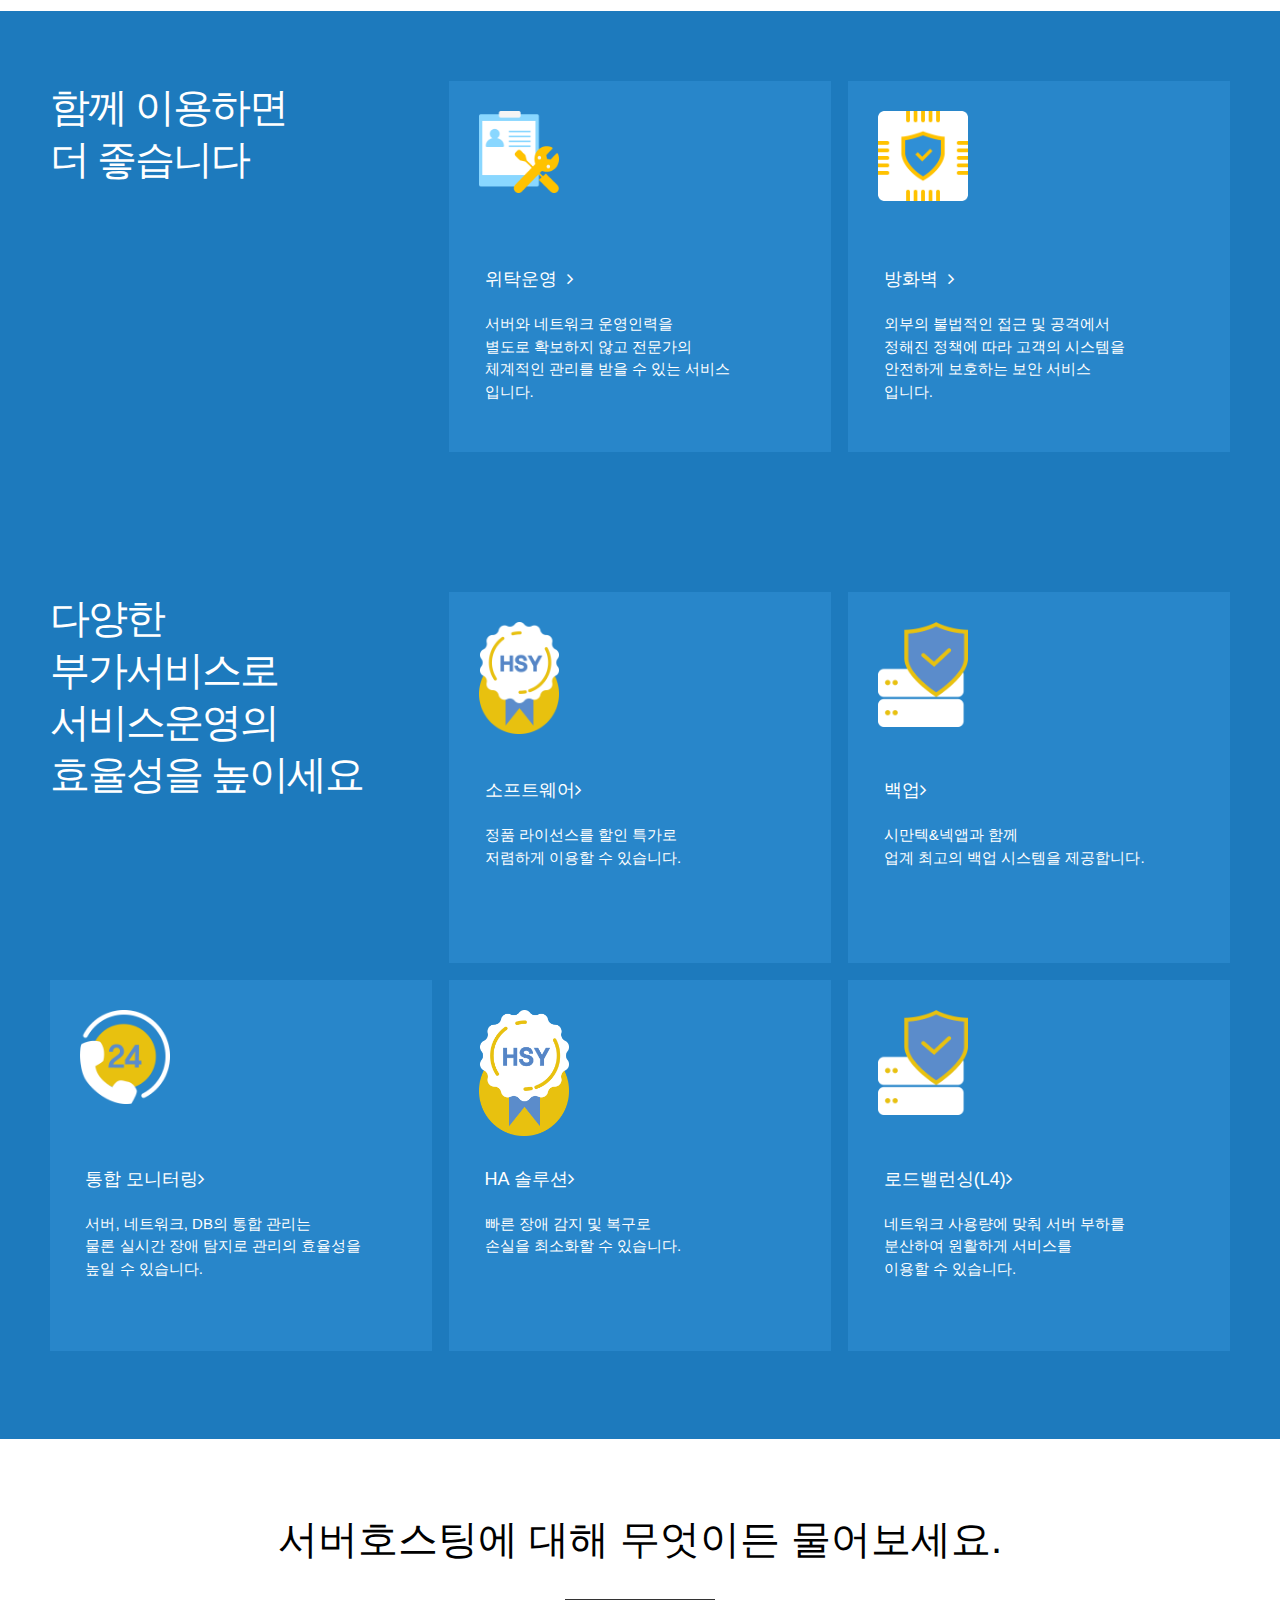
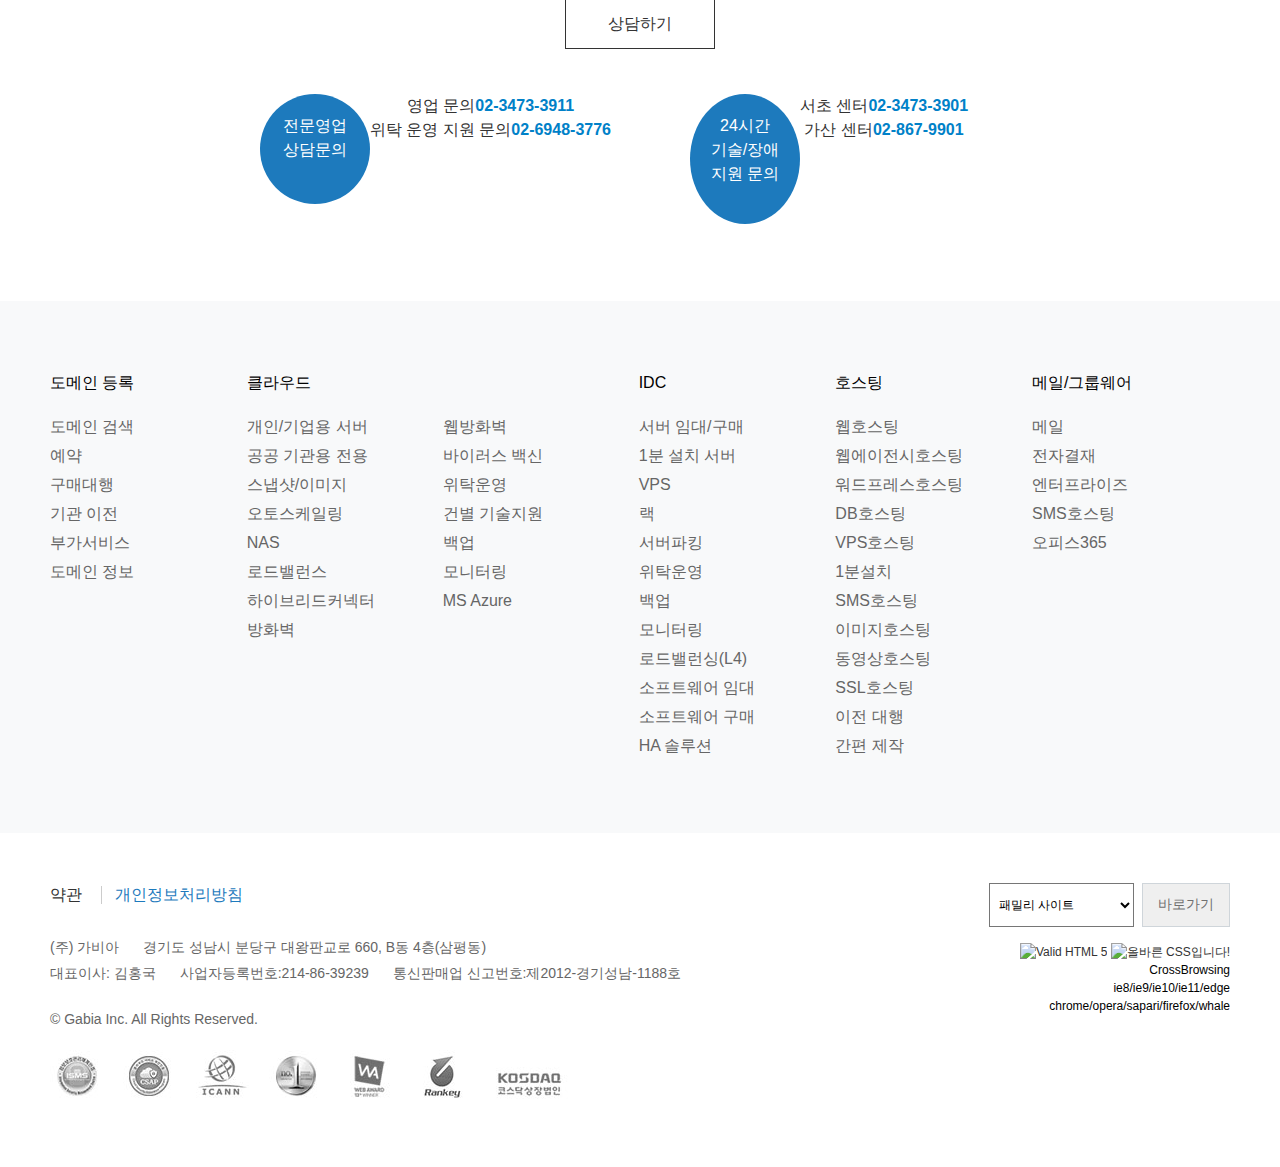
==== commit 1b71dd67: "v1.0_2018.05.11" ====
--- a/gabia/idc/hosting.html
+++ b/gabia/idc/hosting.html
@@ -270,28 +270,6 @@
 		</section>
 		<!-- //select2 -->
 
-			<section id="sub-select">
-			<div class="container">
-				<div class="sub-select">
-					<h3>함께 이용하면<br>더 좋습니다</h3>
-					<div class="sel1">
-						<h4><a href="https://trust.gabia.com">위탁운영<i class="fa fa-angle-right"></i></a></h4>
-						<p>서버와 네트워크 운영인력을<br>
-							별도로 확보하지 않고 전문가의<br>
-							체계적인 관리를 받을 수 있는 서비스<br>입니다.
-						</p>
-					</div>
-					<div class="sel2">
-						<h4><a href="https://security.gabia.com/product/firewall">방화벽<i class="fa fa-angle-right aria-hidden="true"></i></a></h4>
-						<p>외부의 불법적인 접근 및 공격에서<br>
-							정해진 정책에 따라 고객의 시스템을<br>
-						안전하게 보호하는 보안 서비스<br>입니다.
-					</p>
-					</div>
-				</div>
-			</div>
-		</section>
-		<!-- //select -->
 
 		<section id="sub-infor">
 			<div class="container">
--- a/gabia/assets/css/style.css
+++ b/gabia/assets/css/style.css
@@ -4,6 +4,8 @@
 #banner {height: 550px; background: url(../img/banner-bg3.jpg) no-repeat center top; }
 #sbanner {border-top: 1px solid #efefef;}
 #select {background-color: #1d7abd;}
+#select2 {background-color: #1d7abd; }
+#select5 {background-color: #1d7abd; }
 #infor {height: 515px; background-color: #fff; }
 #ad {position: relative; background: url(../img/ad-bg.jpg) no-repeat center top;  z-index: 1; background-size: cover;}
 #ad:before {content: ''; width: 100%; height: 100%; background-color: rgba(0,0,0,0.7);position:absolute; left:0; top:0;}
@@ -57,6 +59,28 @@
 .ie8 .select > div.simg3 {background: #2886ca url(../img/select-bg3-ie8.png) no-repeat 30px 220px;}
 .select > div h4 {font-size: 18px; color: #fff; padding-bottom: 20px;  }
 .select > div p {font-size: 15px; color: #fff; }
+
+/* select2 */
+.select2 {overflow: hidden; padding: 70px 0;}
+.select2 h3 {float: left; width: 32.333%;  margin-right: 1.5%; font-size: 40px; color:#fff; font-weight: 300; line-height: 1.3; letter-spacing: -2px; }
+.select2 > div {float: left; width: 26.3333%; margin-right: 1.5%; padding: 3%; height: 300px; }
+.select2 > div.simg1 {background: #2886ca url(../img/sub-select-bg1.png) no-repeat 30px 30px; background-size: 80px; }
+.select2 > div.simg2 {background: #2886ca url(../img/sub-select-bg2.png) no-repeat 30px 30px; background-size: 90px; margin-right: 0%;}
+.select2 > div h4 {font-size: 18px; color: #fff; padding-bottom: 20px; padding-top: 150px;}
+.select2 > div h4 i {padding-left: 10px;}
+.select2 > div p {font-size: 15px; color: #fff; }
+
+/* .select5 */
+.select5 {overflow: hidden; padding: 70px 0;  }
+.select5 h3 {float: left; width: 32.333%; margin-right: 1.5%; font-size: 40px; color:#fff; font-weight: 300; line-height: 1.3; letter-spacing: -2px; }
+.select5 > div {float: left; width: 26.3333%; margin-right: 1.5%; margin-bottom: 1.5%; padding: 3%; height: 300px; }
+.select5 > div.simg1 {background: #2886ca url(../img/select-bg1.png) no-repeat 30px 30px; background-size: 80px; }
+.select5 > div.simg2 {background: #2886ca url(../img/select-bg2.png) no-repeat 30px 30px; background-size: 90px; margin-right: 0%; }
+.select5 > div.simg3 {background: #2886ca url(../img/select-bg3.png) no-repeat 30px 30px; background-size: 90px; }
+.select5 > div.simg4 {background: #2886ca url(../img/select-bg1.png) no-repeat 30px 30px; background-size: 90px; }
+.select5 > div.simg5 {background: #2886ca url(../img/select-bg2.png) no-repeat 30px 30px; background-size: 90px; margin-right: 0%; }
+.select5 > div  h4 {font-size: 18px; color: #fff; padding-bottom: 20px; padding-top: 150px;  }
+.select5 > div  p {font-size: 15px; color: #fff;  }
 
 /* infor */
 .infor {padding: 70px 0; text-align: center;}
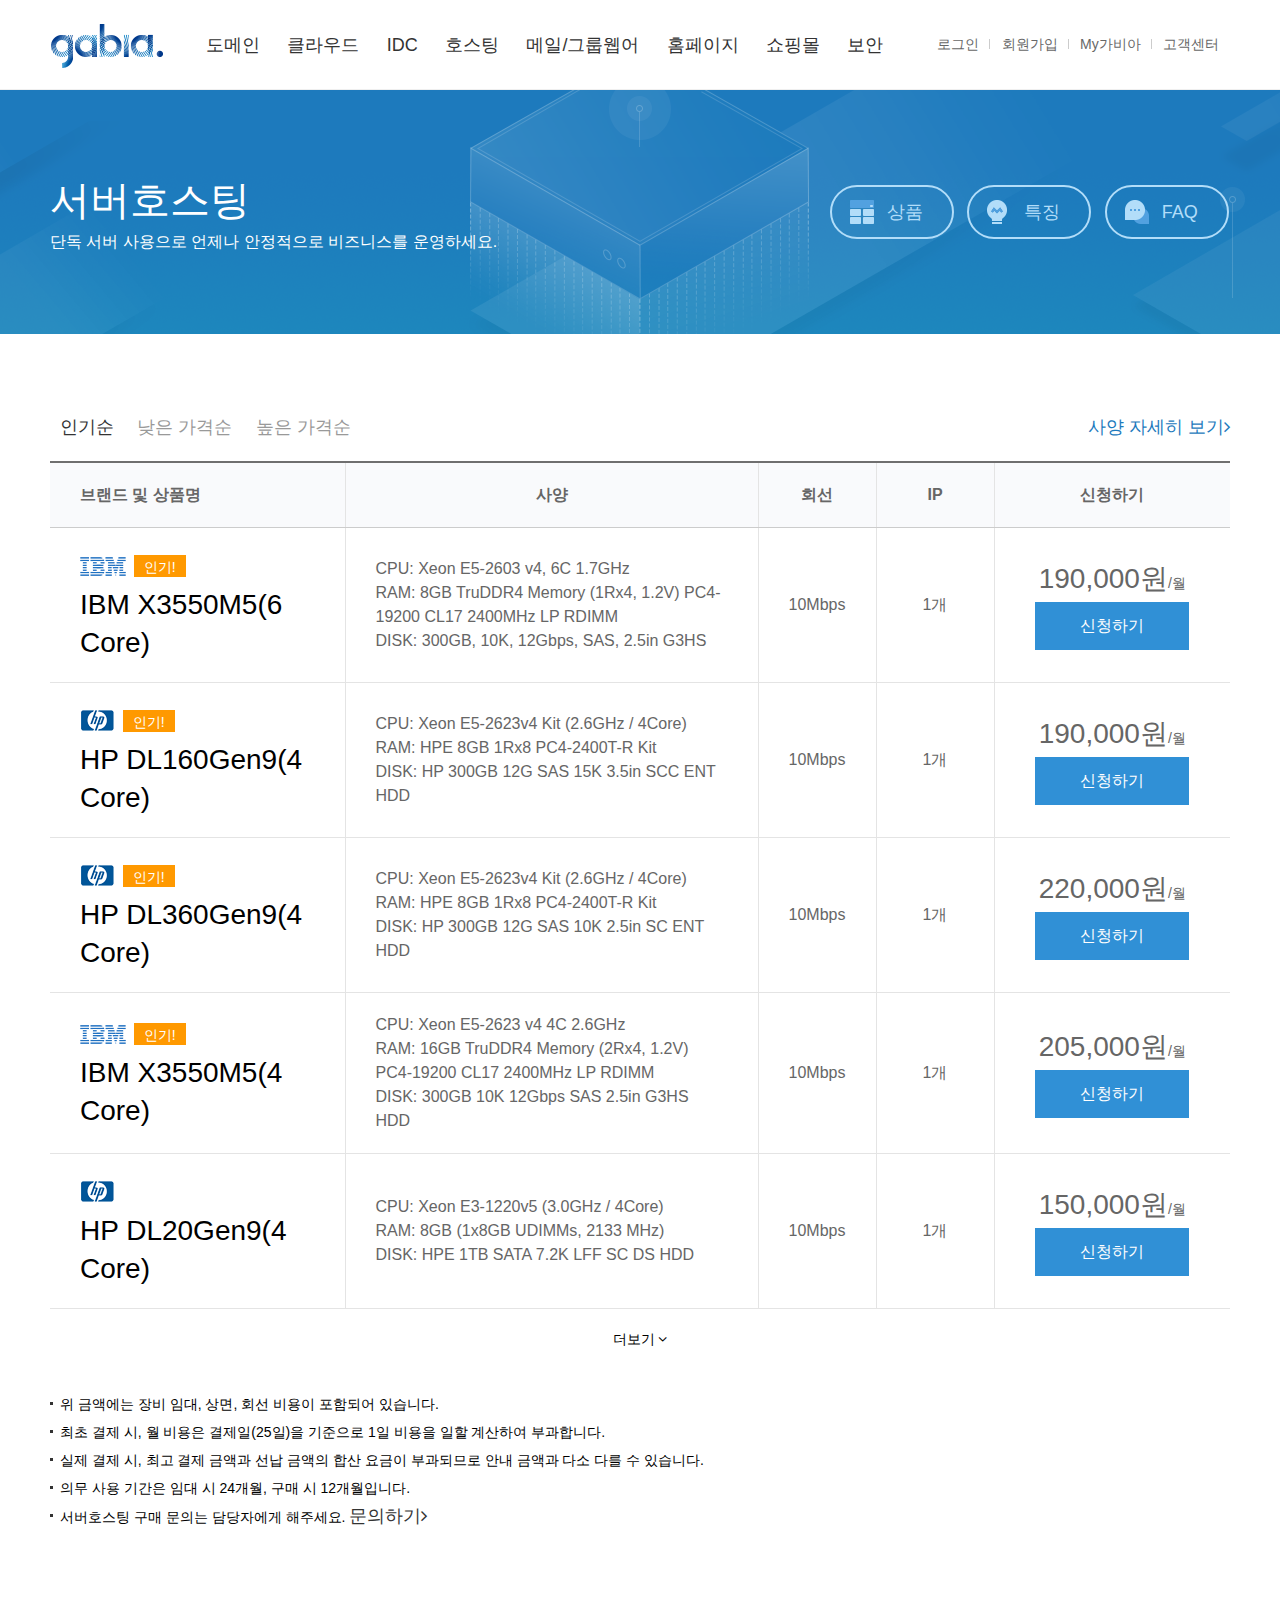
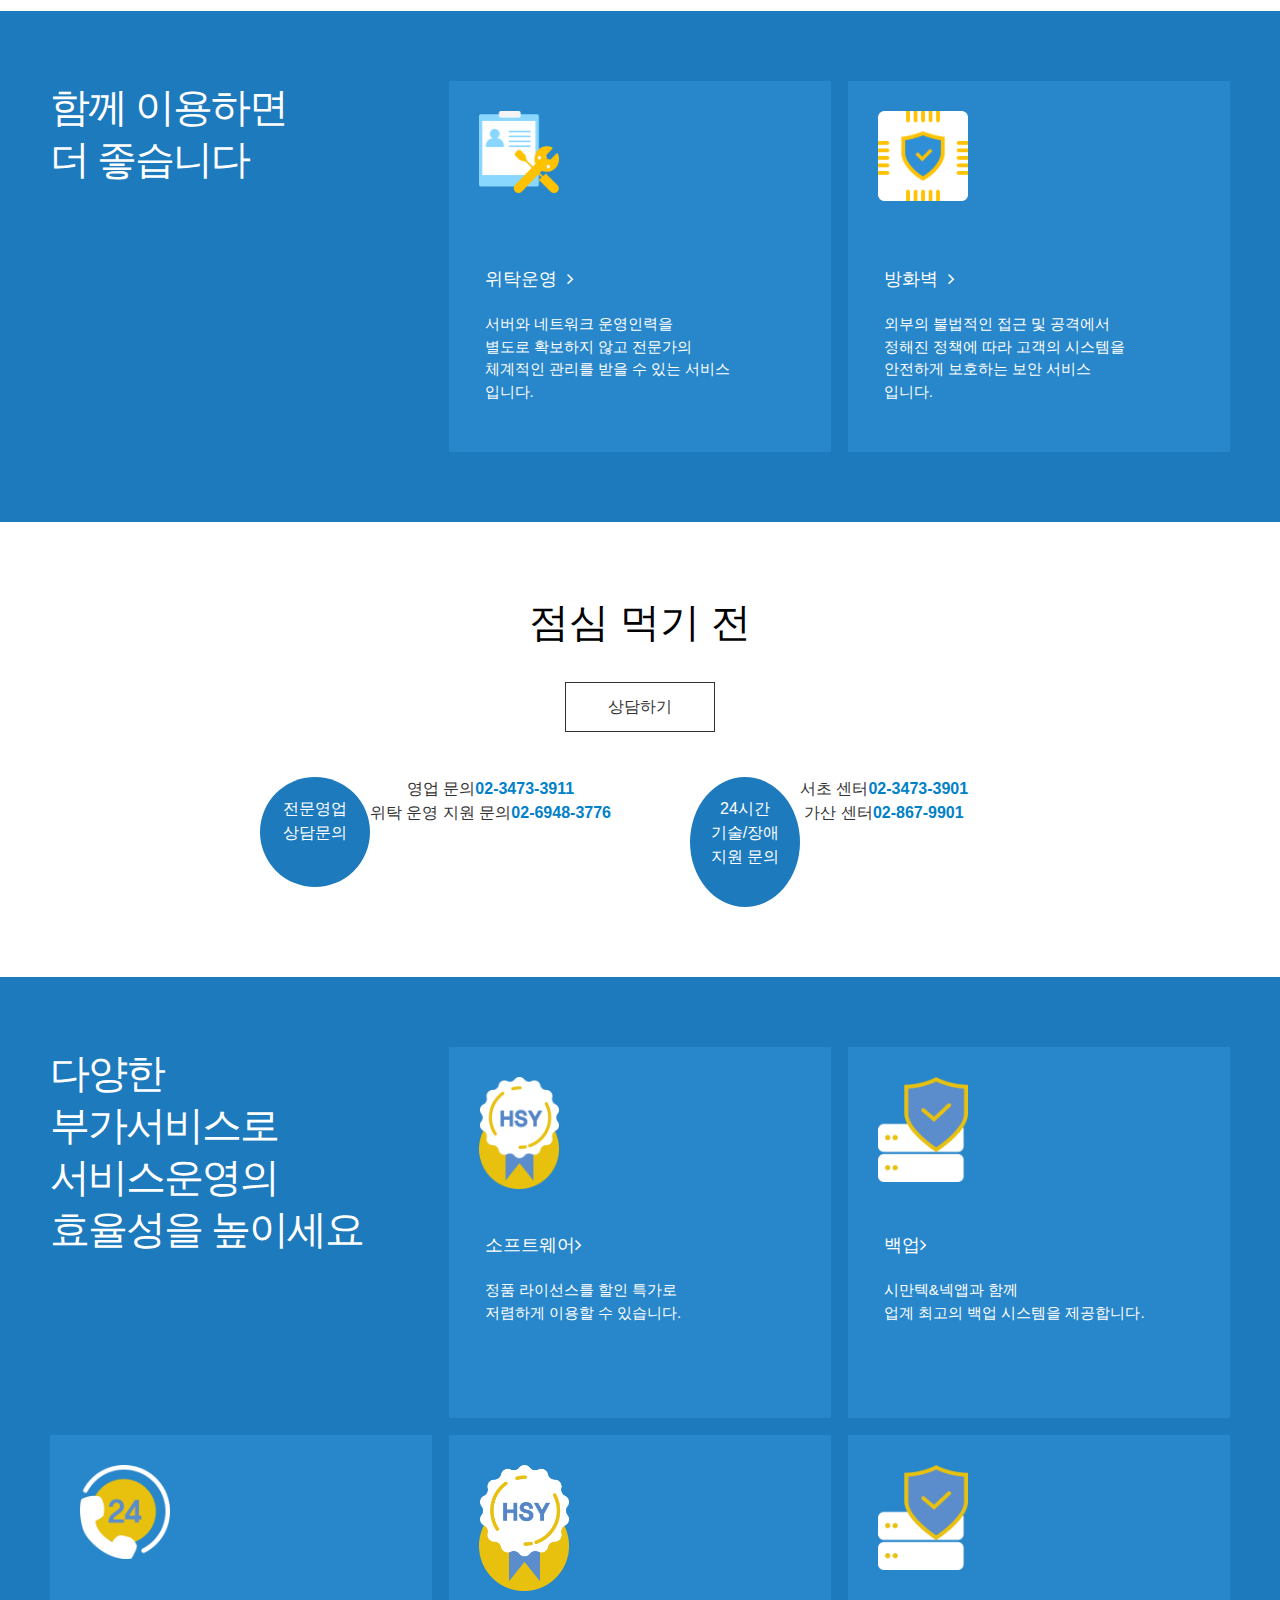
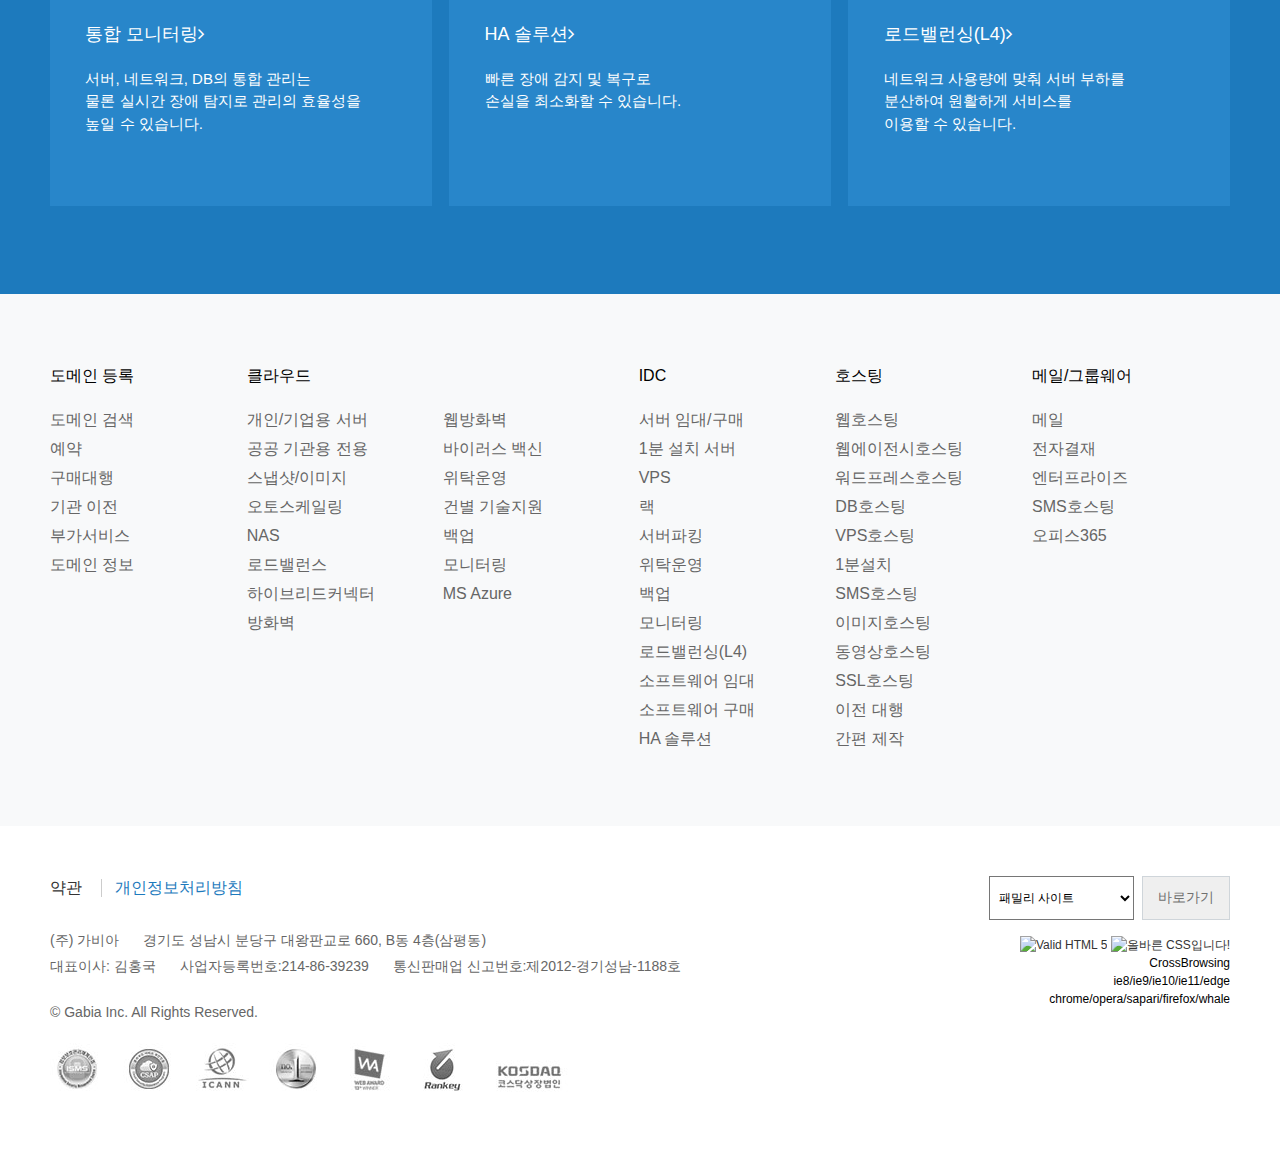
==== commit 2c54ed9f: "v0.1_2018.05.11" ====
--- a/gabia/idc/hosting.html
+++ b/gabia/idc/hosting.html
@@ -229,6 +229,31 @@
 		</section>
 		<!-- //select2 -->
 
+		<section id="infor2">
+			<div class="container">
+				<div class="infor2">
+					<h3>점심 먹기 전</h3>
+					<a href="#" class="sub-view">상담하기</a>
+					<div class="sub-infor-box">
+						<div class="sub-infor-box1">
+							<h4>전문영업<br>상담문의</h4>
+								<ul>
+									<li><em>영업 문의</em><strong>02-3473-3911</strong></li>
+									<li><em>위탁 운영 지원 문의</em><strong>02-6948-3776</strong></li>
+								</ul>
+						</div>
+						<div class="sub-infor-box2">
+							<h4>24시간<br>기술/장애<br>지원 문의</h4>
+								<ul>
+									<li><em>서초 센터</em><strong>02-3473-3901</strong></li>
+									<li><em>가산 센터</em><strong>02-867-9901</strong></li>
+								</ul>
+						</div>
+					</div>
+				</div>
+			</div>
+		</section>
+
 		<section id="select5">
 			<div class="container">
 				<div class="select5">
@@ -271,30 +296,7 @@
 		<!-- //select2 -->
 
 
-		<section id="sub-infor">
-			<div class="container">
-				<div class="sub-infor">
-					<h3>서버호스팅에 대해 무엇이든 물어보세요.</h3>
-					<a href="#" class="sub-view">상담하기</a>
-					<div class="sub-infor-box">
-						<div class="sub-infor-box1">
-							<h4>전문영업<br>상담문의</h4>
-								<ul>
-									<li><em>영업 문의</em><strong>02-3473-3911</strong></li>
-									<li><em>위탁 운영 지원 문의</em><strong>02-6948-3776</strong></li>
-								</ul>
-						</div>
-						<div class="sub-infor-box2">
-							<h4>24시간<br>기술/장애<br>지원 문의</h4>
-								<ul>
-									<li><em>서초 센터</em><strong>02-3473-3901</strong></li>
-									<li><em>가산 센터</em><strong>02-867-9901</strong></li>
-								</ul>
-						</div>
-					</div>
-				</div>
-			</div>
-		</section>
+
 
 			<section id="site">
 				<h3 class="ir">사이트 전체 메뉴</h3>
--- a/gabia/assets/css/style.css
+++ b/gabia/assets/css/style.css
@@ -266,21 +266,21 @@
 #sub-infor {height: 462px; background-color: #fff; }
 
 /* infor */
-.sub-infor { padding: 70px 0; text-align: center;}
-.sub-infor h3 {font-size: 40px; padding-bottom: 20px; font-weight: 300;}
-.sub-infor .sub-view {font-size: 16px; display: inline-block; margin-top: 10px;  border: 1px solid #333;background-color: #fff; padding: 12px 42px; transition: all 0.3s ease;}
-.sub-infor .sub-view:hover {background-color: #000; color: #fff;}
-.sub-infor .sub-infor-box {overflow: hidden; padding: 45px 210px 0 210px;}
-.sub-infor .sub-infor-box .sub-infor-box1 {float: left; width: 50%; box-sizing: border-box;overflow: hidden;}
-.sub-infor .sub-infor-box .sub-infor-box2 {float: left; width: 50%; padding-left: 50px; box-sizing: border-box;overflow: hidden;}
-.sub-infor .sub-infor-box .sub-infor-box1 h4 {float: left;padding-top: 20px; text-align: center; width: 110px; height: 90px;color: #fff; background: #1d7abd; border-radius: 50%; font-size: 16px;}
-.sub-infor .sub-infor-box .sub-infor-box1 ul {float: left;}
-.sub-infor .sub-infor-box .sub-infor-box1 li em { font-size: 16px; color: #333; width: 170px; }
-.sub-infor .sub-infor-box .sub-infor-box1 li strong {font-size: 16px; color: #0081c8;}
-.sub-infor .sub-infor-box .sub-infor-box2 h4 { float: left;text-align: center;padding-top: 20px; width: 110px; height: 110px;color: #fff; background: #1d7abd; border-radius: 50%;  font-size: 16px;}
-.sub-infor .sub-infor-box .sub-infor-box2 ul {float: left;}
-.sub-infor .sub-infor-box .sub-infor-box2 li em { font-size: 16px; color: #333; width: 170px;}
-.sub-infor .sub-infor-box .sub-infor-box2 li strong {font-size: 16px; color: #0081c8;}
+.infor2 { padding: 70px 0; text-align: center;}
+.infor2 h3 {font-size: 40px; padding-bottom: 20px; font-weight: 300;}
+.infor2 .sub-view {font-size: 16px; display: inline-block; margin-top: 10px;  border: 1px solid #333;background-color: #fff; padding: 12px 42px; transition: all 0.3s ease;}
+.infor2 .sub-view:hover {background-color: #000; color: #fff;}
+.infor2 .sub-infor-box {overflow: hidden; padding: 45px 210px 0 210px;}
+.infor2 .sub-infor-box .sub-infor-box1 {float: left; width: 50%; box-sizing: border-box;overflow: hidden;}
+.infor2 .sub-infor-box .sub-infor-box2 {float: left; width: 50%; padding-left: 50px; box-sizing: border-box;overflow: hidden;}
+.infor2 .sub-infor-box .sub-infor-box1 h4 {float: left;padding-top: 20px; text-align: center; width: 110px; height: 90px;color: #fff; background: #1d7abd; border-radius: 50%; font-size: 16px;}
+.infor2 .sub-infor-box .sub-infor-box1 ul {float: left;}
+.infor2 .sub-infor-box .sub-infor-box1 li em { font-size: 16px; color: #333; width: 170px; }
+.infor2 .sub-infor-box .sub-infor-box1 li strong {font-size: 16px; color: #0081c8;}
+.infor2 .sub-infor-box .sub-infor-box2 h4 { float: left;text-align: center;padding-top: 20px; width: 110px; height: 110px;color: #fff; background: #1d7abd; border-radius: 50%;  font-size: 16px;}
+.infor2 .sub-infor-box .sub-infor-box2 ul {float: left;}
+.infor2 .sub-infor-box .sub-infor-box2 li em { font-size: 16px; color: #333; width: 170px;}
+.infor2 .sub-infor-box .sub-infor-box2 li strong {font-size: 16px; color: #0081c8;}
 
 /*
 .sub-infor .sub-infor-box1 span.sub-title1 { display: table-cell; text-align: center; width: 110px; height: 110px;color: #fff; background: #1d7abd; border-radius: 50%; vertical-align: middle; font-size: 16px;}
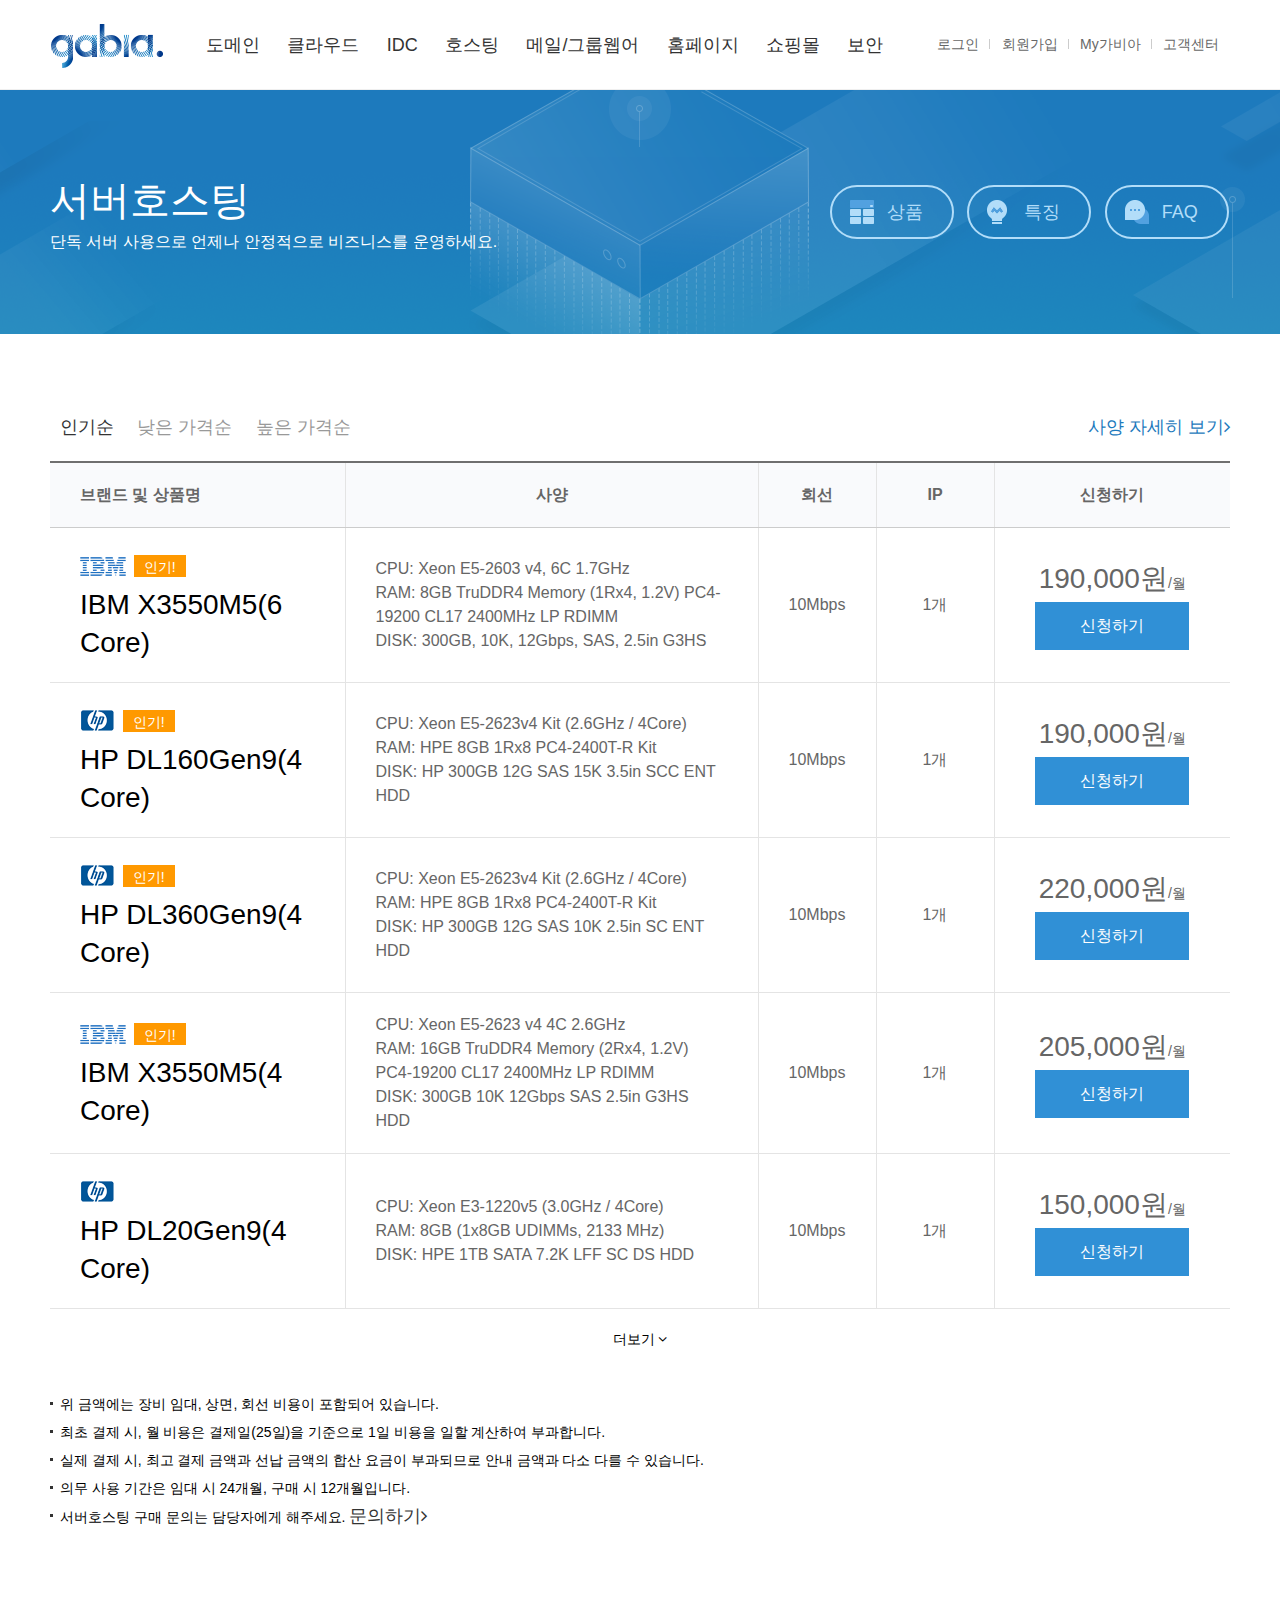
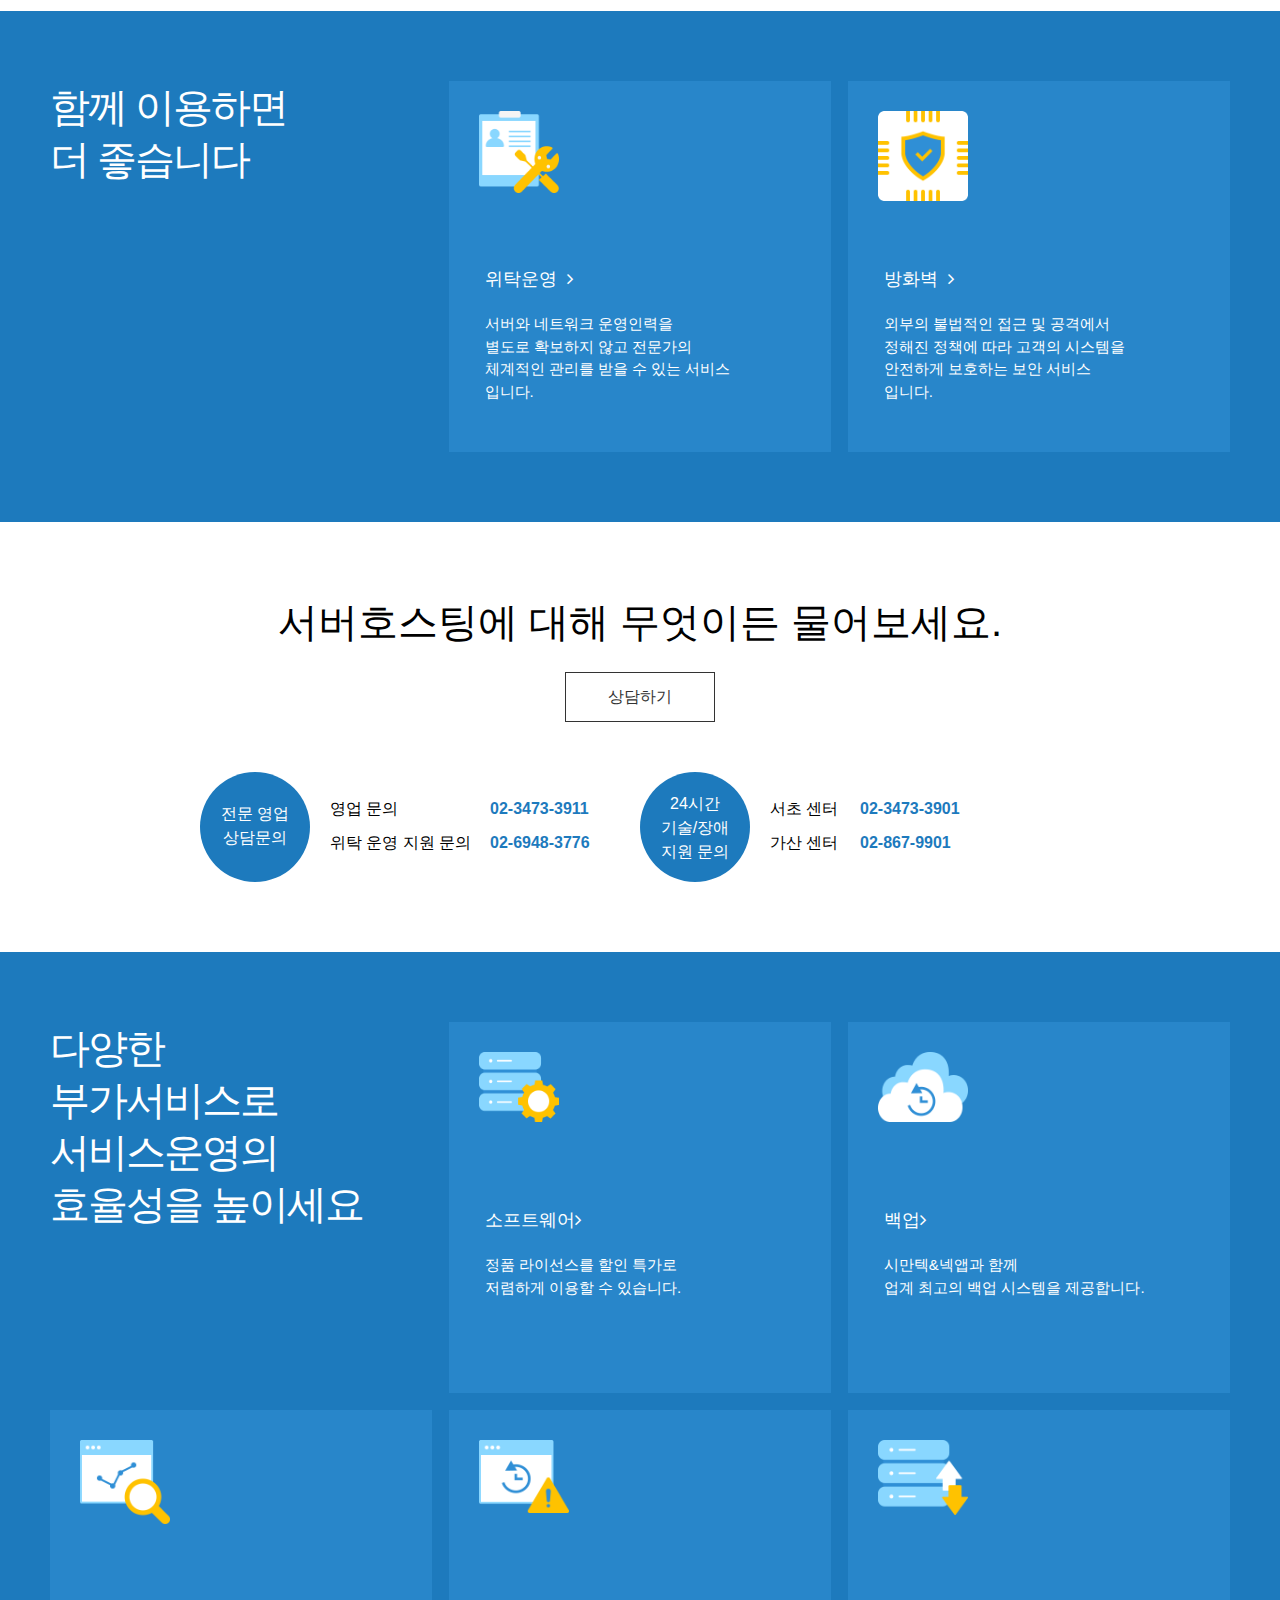
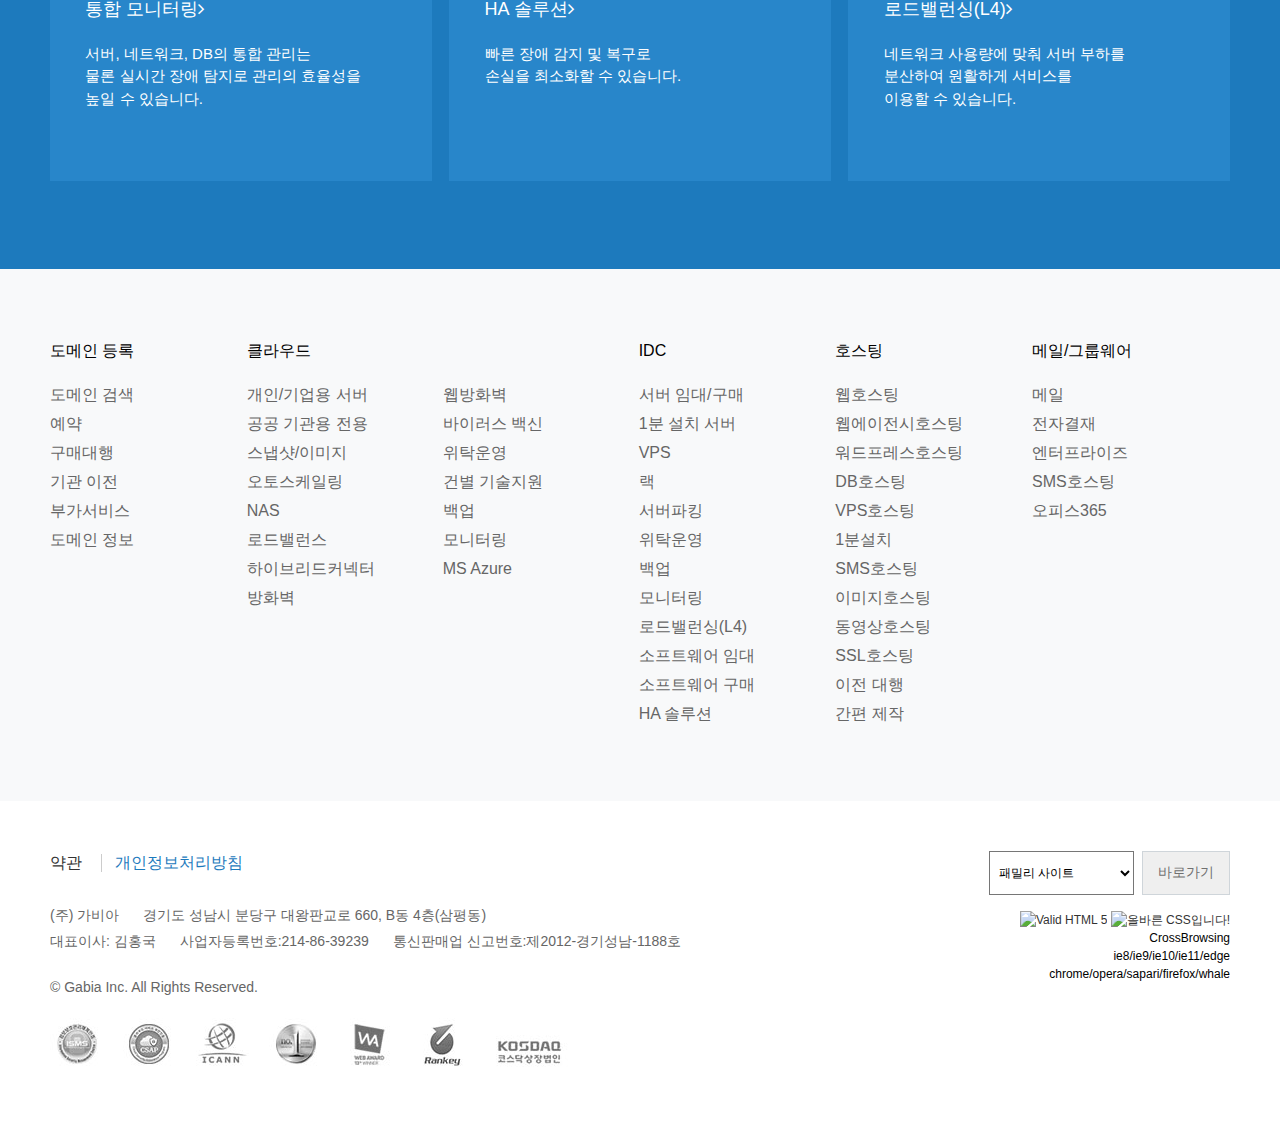
==== commit d224e76b: "v1.0_2018.05.11" ====
--- a/gabia/idc/hosting.html
+++ b/gabia/idc/hosting.html
@@ -232,17 +232,17 @@
 		<section id="infor2">
 			<div class="container">
 				<div class="infor2">
-					<h3>점심 먹기 전</h3>
-					<a href="#" class="sub-view">상담하기</a>
-					<div class="sub-infor-box">
-						<div class="sub-infor-box1">
-							<h4>전문영업<br>상담문의</h4>
+					<h3>서버호스팅에 대해 무엇이든 물어보세요.</h3>
+					<a href="#" class="infor-btn" title="새창">상담하기</a>
+					<div class="infor-box">
+						<div class="in-left">
+							<h4>전문 영업<br>상담문의</h4>
 								<ul>
 									<li><em>영업 문의</em><strong>02-3473-3911</strong></li>
 									<li><em>위탁 운영 지원 문의</em><strong>02-6948-3776</strong></li>
 								</ul>
 						</div>
-						<div class="sub-infor-box2">
+						<div class="in-right">
 							<h4>24시간<br>기술/장애<br>지원 문의</h4>
 								<ul>
 									<li><em>서초 센터</em><strong>02-3473-3901</strong></li>
--- a/gabia/assets/css/style.css
+++ b/gabia/assets/css/style.css
@@ -4,14 +4,17 @@
 #banner {height: 550px; background: url(../img/banner-bg3.jpg) no-repeat center top; }
 #sbanner {border-top: 1px solid #efefef;}
 #select {background-color: #1d7abd;}
-#select2 {background-color: #1d7abd; }
-#select5 {background-color: #1d7abd; }
 #infor {height: 515px; background-color: #fff; }
 #ad {position: relative; background: url(../img/ad-bg.jpg) no-repeat center top;  z-index: 1; background-size: cover;}
 #ad:before {content: ''; width: 100%; height: 100%; background-color: rgba(0,0,0,0.7);position:absolute; left:0; top:0;}
 #blog {}
 #site {background-color: #f8f9fa;}
 #footer {}
+
+/*sub- layout */
+#sub-select {background-color: #1d7abd; }
+#select2 {background-color: #1d7abd; }
+#select5 {background-color: #1d7abd; }
 
 /* container */
 .container {width: 1180px; height: inherit; /* background-color:rgba(0,0,0,0.5); */ margin:0 auto; }
@@ -64,21 +67,21 @@
 .select2 {overflow: hidden; padding: 70px 0;}
 .select2 h3 {float: left; width: 32.333%;  margin-right: 1.5%; font-size: 40px; color:#fff; font-weight: 300; line-height: 1.3; letter-spacing: -2px; }
 .select2 > div {float: left; width: 26.3333%; margin-right: 1.5%; padding: 3%; height: 300px; }
-.select2 > div.simg1 {background: #2886ca url(../img/sub-select-bg1.png) no-repeat 30px 30px; background-size: 80px; }
-.select2 > div.simg2 {background: #2886ca url(../img/sub-select-bg2.png) no-repeat 30px 30px; background-size: 90px; margin-right: 0%;}
+.select2 > div.simg1 {background: #2886ca url(../img/select2-bg1.png) no-repeat 30px 30px; background-size: 80px; }
+.select2 > div.simg2 {background: #2886ca url(../img/select2-bg2.png) no-repeat 30px 30px; background-size: 90px; margin-right: 0%;}
 .select2 > div h4 {font-size: 18px; color: #fff; padding-bottom: 20px; padding-top: 150px;}
 .select2 > div h4 i {padding-left: 10px;}
 .select2 > div p {font-size: 15px; color: #fff; }
 
-/* .select5 */
+/* select5 */
 .select5 {overflow: hidden; padding: 70px 0;  }
 .select5 h3 {float: left; width: 32.333%; margin-right: 1.5%; font-size: 40px; color:#fff; font-weight: 300; line-height: 1.3; letter-spacing: -2px; }
 .select5 > div {float: left; width: 26.3333%; margin-right: 1.5%; margin-bottom: 1.5%; padding: 3%; height: 300px; }
-.select5 > div.simg1 {background: #2886ca url(../img/select-bg1.png) no-repeat 30px 30px; background-size: 80px; }
-.select5 > div.simg2 {background: #2886ca url(../img/select-bg2.png) no-repeat 30px 30px; background-size: 90px; margin-right: 0%; }
-.select5 > div.simg3 {background: #2886ca url(../img/select-bg3.png) no-repeat 30px 30px; background-size: 90px; }
-.select5 > div.simg4 {background: #2886ca url(../img/select-bg1.png) no-repeat 30px 30px; background-size: 90px; }
-.select5 > div.simg5 {background: #2886ca url(../img/select-bg2.png) no-repeat 30px 30px; background-size: 90px; margin-right: 0%; }
+.select5 > div.simg1 {background: #2886ca url(../img/select5-bg1.png) no-repeat 30px 30px; background-size: 80px; }
+.select5 > div.simg2 {background: #2886ca url(../img/select5-bg2.png) no-repeat 30px 30px; background-size: 90px; margin-right: 0%; }
+.select5 > div.simg3 {background: #2886ca url(../img/select5-bg3.png) no-repeat 30px 30px; background-size: 90px; }
+.select5 > div.simg4 {background: #2886ca url(../img/select5-bg4.png) no-repeat 30px 30px; background-size: 90px; }
+.select5 > div.simg5 {background: #2886ca url(../img/select5-bg5.png) no-repeat 30px 30px; background-size: 90px; margin-right: 0%; }
 .select5 > div  h4 {font-size: 18px; color: #fff; padding-bottom: 20px; padding-top: 150px;  }
 .select5 > div  p {font-size: 15px; color: #fff;  }
 
@@ -94,6 +97,26 @@
 .infor .infor-box .in-left strong {font-size: 30px; color: #0081c8;}
 .infor .infor-box .in-right {float: left; width: 50%; padding-left: 50px; box-sizing: border-box;}
 .infor .infor-box .in-right li{font-size: 16px; color: #666;}
+
+/* infor2 */
+.infor2 {padding: 70px 0; text-align: center;  }
+.infor2 h3 {font-size: 40px; padding-bottom: 20px; font-weight: 300;   }
+.infor2 .infor-btn {font-size: 16px; display: inline-block; border: 1px solid #333; background-color: #fff; padding: 12px 42px; transition: all 0.3s ease; margin-bottom: 50px;  }
+.infor2 .infor-btn:hover {background-color: #000; color: #fff;}
+.infor2 .infor-box {overflow: hidden; text-align: left; padding: 0 150px; }
+.infor2 .infor-box .in-left {overflow: hidden; width: 50%; float: left;  }
+.infor2 .infor-box .in-left h4 {float: left; width: 110px; height: 80px; background-color: #1d7abd; border-radius: 50%; /* box-sizing: border-box; */color: #fff; font-size: 16px; text-align: center; padding-top: 30px;}
+.infor2 .infor-box .in-left ul {float: left; padding: 25px 0 0 20px;  }
+.infor2 .infor-box .in-left li {padding-bottom: 10px; font-size: 16px; }
+.infor2 .infor-box .in-left li em {width: 160px; display: inline-block;  }
+.infor2 .infor-box .in-left li strong {color: #1d7abd;  }
+.infor2 .infor-box .in-right {overflow: hidden; width: 50%; float: left; }
+.infor2 .infor-box .in-right h4 {float: left; width: 110px; height: 90px; background-color: #1d7abd; border-radius: 50%; /* box-sizing: border-box; */color: #fff; font-size: 16px; text-align: center; padding-top: 20px; }
+.infor2 .infor-box .in-right ul {float: left; padding: 25px 0 0 20px;  }
+.infor2 .infor-box .in-right li {padding-bottom: 10px; font-size: 16px; }
+.infor2 .infor-box .in-right li em {width: 90px; display: inline-block;  }
+.infor2 .infor-box .in-right li strong {color: #1d7abd;  }
+
 
 /* ad */
 .ad {padding: 70px 0; text-align: center; z-index: 10; position: relative;}
@@ -224,33 +247,6 @@
 
 
 
-
-/*.table-style1{}
-.table-style1 table {border-top: 2px solid  #6f6f6f; border-bottom: 1px solid  #9a9a9a;}
-.table-style1 table thead tr { }
-.table-style1 table thead th { background-color: #f9fafc; border-right: 1px solid #e4e4e4; border-bottom: 1px solid #e4e4e4; padding: 20px 0; font-size: 17px; color: #333; }
-.table-style1 table thead th:first-child {padding-left: 20px; padding-right: 20px; text-align: left;}
-.table-style1 table thead th:last-child {border-right: none; }
-.table-style1 table tbody tr{border-bottom: 1px solid #e4e4e4;background-color: #fff;  }
-.table-style1 table tbody td { padding: 30px; border-right: 1px solid #e4e4e4; border-bottom: 1px solid #e4e4e4; font-size: 16px; }
-.table-style1 table tbody td:last-child {border-right: none;}
-.table-style1 table tbody td:first-child {padding-left: 20px; padding-right: 20px; text-align: left;} 
-.table-style1 table tbody td h3 {font-size: 28px;}
-.table-style1 table tbody td p {font-size: 24px;} 
-.table-style1 table tbody td p span {font-size: 16px;}
-.table-style1 table tbody td span.event-label { vertical-align: 5px; display: inline-block; margin-left: 5px;  padding: 0 6px; background: #ff9900; color: #fff; font-size: 14px;}
-.table-style1 table tbody td span.gt-btn {border: 1px solid #3090d6; padding: 7px 38px; color: #fff; background-color: #3090d6; display: inline-block; font-size: 16px; text-align: center; white-space: nowrap; vertical-align: middle;}
-.more { padding: 20px 0 50px; text-align: center; font-size: 16px;}
-.text {    width: 100%;    text-align: left; font-size: 16px;     color: #666;}*/
-
-/* table-style2 */
-.table-style2{}
-
-/* table-style3 */
-.table-style3{}
-
-#sub-select {background-color: #1d7abd; }
-
 /* select */
 .sub-select {overflow: hidden; padding: 85px 0;}
 .sub-select h3 {float: left; width: 33%; font-size: 40px; font-weight: 300; line-height: 1.3; letter-spacing: -2px; color:#fff; }
